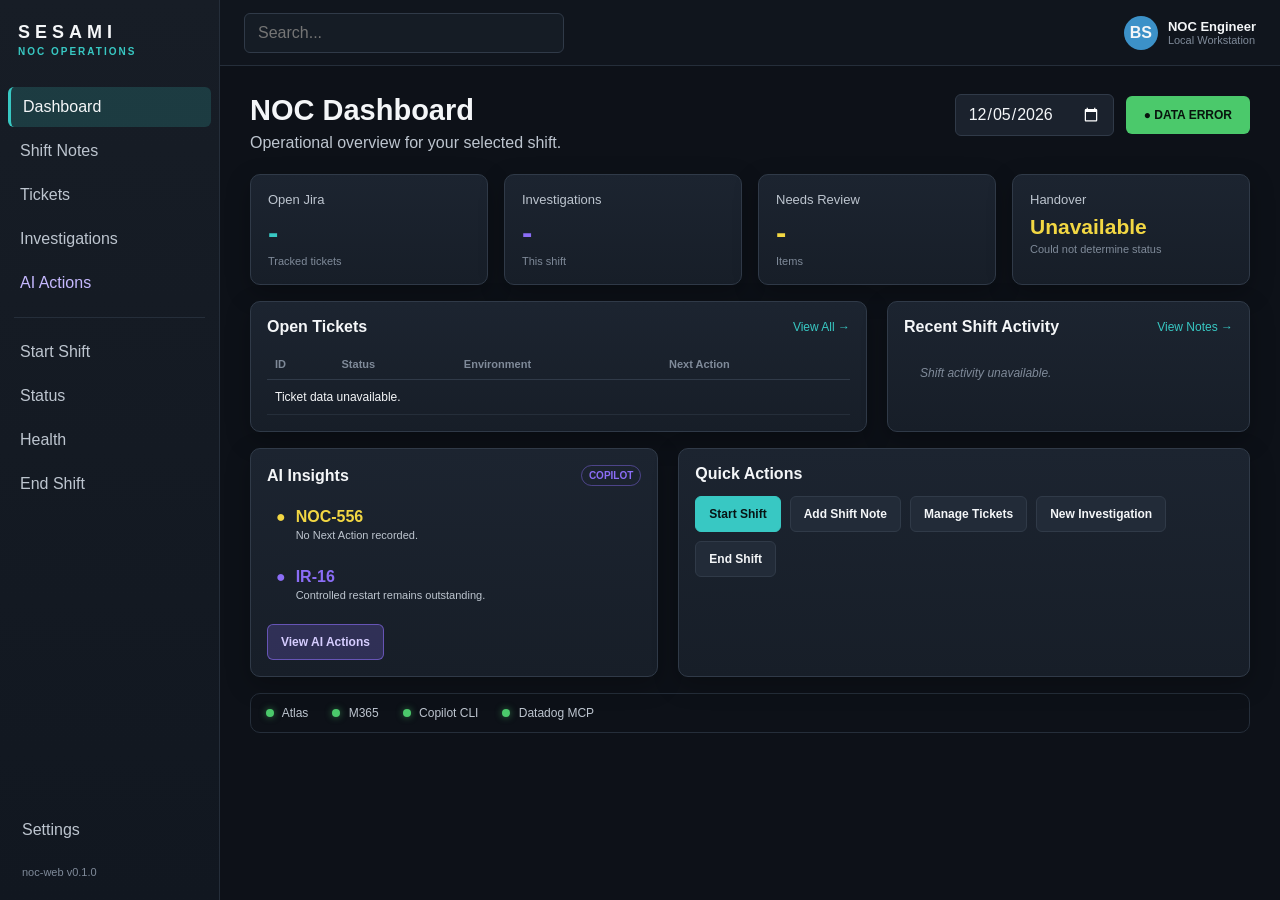
==== frontend/index.html @ 6fc57b5f "Add controlled start shift workflow" ====
<!DOCTYPE html>
<html lang="en">

<head>
    <meta charset="UTF-8">
    <meta name="viewport" content="width=device-width, initial-scale=1.0">

    <title>SES NOC Operations</title>

    <link rel="stylesheet" href="css/theme.css">
    <link rel="stylesheet" href="css/layout.css">
    <link rel="stylesheet" href="css/components.css">
</head>

<body>

    <div class="app-shell">

        <aside class="sidebar">

            <div class="brand">
                <div class="brand-name">SESAMI</div>
                <div class="brand-subtitle">NOC OPERATIONS</div>
            </div>

            <nav class="nav">

                <a class="nav-item active" href="index.html">
                    Dashboard
                </a>

                <a class="nav-item" href="shift-notes.html">
                    Shift Notes
                </a>

                <a class="nav-item" href="tickets.html">
                    Tickets
                </a>

                <a class="nav-item" href="investigations.html">
                    Investigations
                </a>

                <a class="nav-item ai" href="ai-actions.html">
                    AI Actions
                </a>

                <div class="nav-divider"></div>

                <a class="nav-item" href="start-shift.html">
                    Start Shift
                </a>

                <a class="nav-item" href="status.html">
                    Status
                </a>

                <a class="nav-item" href="health.html">
                    Health
                </a>

                <a class="nav-item" href="end-shift.html">
                    End Shift
                </a>

            </nav>

            <div class="sidebar-bottom">

                <div class="nav-item">
                    Settings
                </div>

                <div class="version">
                    noc-web v0.1.0
                </div>

            </div>

        </aside>


        <main class="main">

            <header class="topbar">

                <input class="search" type="search" placeholder="Search...">

                <div class="profile">
                    <div class="avatar">BS</div>

                    <div>
                        <div class="profile-name">NOC Engineer</div>
                        <div class="profile-subtitle">Local Workstation</div>
                    </div>
                </div>

            </header>


            <section class="content">

                <div class="page-header">

                    <div>
                        <h1>NOC Dashboard</h1>
                        <p>Operational overview for your selected shift.</p>
                    </div>

                    <div class="page-controls">

                        <input id="dashboard-date" class="date-control" type="date">

                        <div id="shift-status" class="ready-badge">
                            ● LOADING
                        </div>

                    </div>

                </div>


                <section class="metrics">

                    <article class="metric-card">
                        <div class="metric-label">Open Jira</div>
                        <div id="open-ticket-count" class="metric-value teal">
                            -
                        </div>
                        <div class="metric-subtitle">Tracked tickets</div>
                    </article>

                    <article class="metric-card">
                        <div class="metric-label">Investigations</div>
                        <div id="investigation-count" class="metric-value purple">
                            -
                        </div>
                        <div class="metric-subtitle">This shift</div>
                    </article>

                    <article class="metric-card">
                        <div class="metric-label">Needs Review</div>
                        <div id="review-count" class="metric-value yellow">
                            -
                        </div>
                        <div class="metric-subtitle">Items</div>
                    </article>

                    <article class="metric-card">

                        <div class="metric-label">
                            Handover
                        </div>

                        <div id="handover-status" class="metric-value yellow small">
                            Loading
                        </div>

                        <div id="handover-subtitle" class="metric-subtitle">
                            Checking handover
                        </div>
                    </article>

                </section>


                <section class="dashboard-grid">

                    <article class="panel">

                        <div class="panel-header">
                            <h2>Open Tickets</h2>
                            <a href="tickets.html">View All →</a>
                        </div>

                        <table>

                            <thead>
                                <tr>
                                    <th>ID</th>
                                    <th>Status</th>
                                    <th>Environment</th>
                                    <th>Next Action</th>
                                </tr>
                            </thead>

                            <tbody id="ticket-table"></tbody>

                        </table>

                    </article>


                    <article class="panel">

                        <div class="panel-header">
                            <h2>Recent Shift Activity</h2>
                            <a href="shift-notes.html">
                                View Notes →
                            </a>
                        </div>

                        <div id="activity-list" class="activity-list"></div>

                    </article>

                </section>


                <section class="lower-grid">

                    <article class="panel">

                        <div class="panel-header">
                            <h2>AI Insights</h2>
                            <span class="ai-badge">COPILOT</span>
                        </div>

                        <div class="ai-insight">

                            <div class="insight-row warning">
                                <span>●</span>

                                <div>
                                    <strong>NOC-556</strong>
                                    <p>No Next Action recorded.</p>
                                </div>
                            </div>

                            <div class="insight-row purple-insight">
                                <span>●</span>

                                <div>
                                    <strong>IR-16</strong>
                                    <p>
                                        Controlled restart remains outstanding.
                                    </p>
                                </div>
                            </div>

                        </div>

                        <a class="button purple-button" href="ai-actions.html">
                            View AI Actions
                        </a>

                    </article>


                    <article class="panel">

                        <div class="panel-header">
                            <h2>Quick Actions</h2>
                        </div>

                        <div class="quick-actions">

                            <a class="button primary" href="start-shift.html">
                                Start Shift
                            </a>

                            <button class="button">
                                Add Shift Note
                            </button>

                            <a class="button" href="tickets.html">
                                Manage Tickets
                            </a>

                            <a class="button" href="investigations.html">
                                New Investigation
                            </a>

                            <a class="button" href="end-shift.html">
                                End Shift
                            </a>

                        </div>

                    </article>

                </section>


                <section class="dependency-bar">

                    <span>
                        <span class="dot green-dot"></span>
                        Atlas
                    </span>

                    <span>
                        <span class="dot green-dot"></span>
                        M365
                    </span>

                    <span>
                        <span class="dot green-dot"></span>
                        Copilot CLI
                    </span>

                    <span>
                        <span class="dot green-dot"></span>
                        Datadog MCP
                    </span>

                </section>

            </section>

        </main>

    </div>


    <script type="module">

        import {
            getDashboard,
            getTickets,
            getShiftNotes
        } from "./js/api.js";

        const dashboardDate =
            document.querySelector(
                "#dashboard-date"
            );

        const shiftStatus =
            document.querySelector(
                "#shift-status"
            );

        const openTicketCount =
            document.querySelector(
                "#open-ticket-count"
            );

        const investigationCount =
            document.querySelector(
                "#investigation-count"
            );

        const reviewCount =
            document.querySelector(
                "#review-count"
            );

        const handoverStatus =
            document.querySelector(
                "#handover-status"
            );

        const handoverSubtitle =
            document.querySelector(
                "#handover-subtitle"
            );


        const ticketTable =
            document.querySelector("#ticket-table");


        function getLocalDateString() {

            const now = new Date();

            const year =
                now.getFullYear();

            const month =
                String(now.getMonth() + 1)
                    .padStart(2, "0");

            const day =
                String(now.getDate())
                    .padStart(2, "0");

            return `${year}-${month}-${day}`;
        }


        dashboardDate.value =
            getLocalDateString();


        function getStatusClass(status) {

            const normalized =
                status
                    .trim()
                    .toLowerCase();

            if (
                normalized === "re open" ||
                normalized === "support team"
            ) {
                return "status-blue";
            }

            return "status-red";
        }


        function renderTicketTable(tickets) {

            ticketTable.innerHTML = "";

            if (tickets.length === 0) {

                const row =
                    document.createElement("tr");

                row.innerHTML = `
        <td colspan="4">
            No open tickets found.
        </td>
    `;

                ticketTable.appendChild(row);

                return;
            }


            for (const ticket of tickets) {

                const row =
                    document.createElement("tr");


                if (ticket.needsReview) {

                    row.classList.add(
                        "ticket-review"
                    );

                }


                const statusClass =
                    getStatusClass(
                        ticket.status
                    );


                const nextAction =
                    ticket.nextAction
                        ? ticket.nextAction
                        : '<span class="warning-text">No Next Action</span>';


                row.innerHTML = `
        <td>${ticket.id}</td>

        <td>
            <span class="status ${statusClass}">
                ${ticket.status || "Unknown"}
            </span>
        </td>

        <td>
            ${ticket.environment || "Not recorded"}
        </td>

        <td>
            ${nextAction}
        </td>
    `;


                ticketTable.appendChild(
                    row
                );

            }

        }

        async function loadTickets() {

            try {

                const response =
                    await getTickets();


                renderTicketTable(
                    response.tickets
                );

            } catch (error) {

                console.error(
                    "Ticket load failed:",
                    error
                );


                ticketTable.innerHTML = `
        <tr>
            <td colspan="4">
                Ticket data unavailable.
            </td>
        </tr>
    `;

            }

        }


        const activityList =
            document.querySelector(
                "#activity-list"
            );


        function renderActivity(
            activity
        ) {

            activityList.innerHTML = "";


            if (activity.length === 0) {

                activityList.innerHTML = `
            <div class="notes-empty">
                No shift activity recorded.
            </div>
        `;

                return;
            }


            for (
                const item
                of activity.slice(-6).reverse()
            ) {

                const row =
                    document.createElement(
                        "div"
                    );

                row.className =
                    "activity-row";


                const time =
                    item.time || "—";


                row.innerHTML = `
            <div class="activity-time">
                ${time}
            </div>

            <div>
                <strong>
                    ${item.section}
                </strong>

                <div>
                    ${item.text}
                </div>
            </div>
        `;


                activityList.appendChild(
                    row
                );

            }

        }

        async function loadActivity() {

            try {

                const response =
                    await getShiftNotes(
                        dashboardDate.value
                    );


                renderActivity(
                    response.activity
                );

            } catch (error) {

                console.error(
                    "Shift activity load failed:",
                    error
                );


                activityList.innerHTML = `
        <div class="notes-empty">
            Shift activity unavailable.
        </div>
    `;

            }

        }

        async function loadDashboard() {

            const shiftDate =
                dashboardDate.value;


            shiftStatus.textContent =
                "● LOADING";


            try {

                const dashboard =
                    await getDashboard(
                        shiftDate
                    );


                openTicketCount.textContent =
                    dashboard.openTickets;


                investigationCount.textContent =
                    dashboard.investigations;


                reviewCount.textContent =
                    dashboard.needsReview;


                if (
                    dashboard.handover === "created"
                ) {

                    handoverStatus.textContent =
                        "Created";

                    handoverSubtitle.textContent =
                        "Handover available";

                    handoverStatus.classList.remove(
                        "yellow"
                    );

                    handoverStatus.classList.add(
                        "success-text"
                    );

                } else {

                    handoverStatus.textContent =
                        "Pending";

                    handoverSubtitle.textContent =
                        "Not yet created";

                    handoverStatus.classList.remove(
                        "success-text"
                    );

                    handoverStatus.classList.add(
                        "yellow"
                    );

                }


                if (
                    dashboard.status === "ready"
                ) {

                    shiftStatus.textContent =
                        "● SHIFT READY";

                } else {

                    shiftStatus.textContent =
                        "● NEEDS REVIEW";

                }

            } catch (error) {

                console.error(
                    "Dashboard load failed:",
                    error
                );


                shiftStatus.textContent =
                    "● DATA ERROR";


                openTicketCount.textContent =
                    "-";

                investigationCount.textContent =
                    "-";

                reviewCount.textContent =
                    "-";

                handoverStatus.textContent =
                    "Unavailable";

                handoverSubtitle.textContent =
                    "Could not determine status";

            }

        }

        dashboardDate.addEventListener(
            "change",
            () => {

                loadDashboard();
                loadActivity();

            }
        );

        loadDashboard();
        loadTickets();
        loadActivity();

    </script>

</body>

</html>
---- frontend/css/theme.css ----
:root {
    color-scheme: dark;

    --bg-main: #0d1118;
    --bg-header: #10151d;
    --bg-sidebar: #171d26;
    --bg-card: #1b222d;
    --bg-card-hover: #222b38;
    --bg-input: #151c25;

    --border: #303a48;
    --border-soft: #252e3a;

    --text-primary: #f4f6f8;
    --text-secondary: #bdc5cf;
    --text-muted: #7f8a99;

    --ses-teal: #38c8c3;
    --ses-teal-dark: #187f80;
    --ses-purple: #8b6df6;

    --success: #4bc96b;
    --warning: #f2d743;
    --danger: #ee625e;
    --neutral: #9ca6b3;

    --radius-sm: 6px;
    --radius-md: 10px;
    --radius-lg: 14px;

    --shadow-card: 0 8px 25px rgb(0 0 0 / 25%);
}

* {
    box-sizing: border-box;
}

body {
    margin: 0;
    background: var(--bg-main);
    color: var(--text-primary);
    font-family: "Segoe UI", Arial, sans-serif;
}

button,
input,
select,
textarea {
    font: inherit;
}

button {
    cursor: pointer;
}
---- frontend/css/layout.css ----
.app-shell {
    min-height: 100vh;
    display: grid;
    grid-template-columns: 220px 1fr;
}

.sidebar {
    min-height: 100vh;
    background:
        linear-gradient(180deg,
            #171d26 0%,
            #111720 100%);

    border-right: 1px solid var(--border-soft);

    display: flex;
    flex-direction: column;
}

.brand {
    padding: 22px 18px;
}

.brand-name {
    font-weight: 800;
    letter-spacing: 5px;
    font-size: 18px;
}

.brand-subtitle {
    color: var(--ses-teal);
    font-size: 10px;
    font-weight: 700;
    letter-spacing: 2px;
    margin-top: 3px;
}

.nav {
    padding: 8px;
}

.nav-item {
    display: block;

    color: var(--text-secondary);
    text-decoration: none;

    padding: 11px 12px;
    margin-bottom: 4px;

    border-radius: var(--radius-sm);

    transition:
        background 120ms ease,
        color 120ms ease;
}

.nav-item:hover {
    background: var(--bg-card-hover);
    color: var(--text-primary);
}

.nav-item.active {
    background:
        rgb(56 200 195 / 18%);

    color: var(--text-primary);

    border-left:
        3px solid var(--ses-teal);
}

.nav-item.ai {
    color: #c6b9ff;
}

.nav-divider {
    height: 1px;
    background: var(--border-soft);
    margin: 14px 6px;
}

.sidebar-bottom {
    margin-top: auto;
    padding: 10px;
}

.version {
    color: var(--text-muted);
    font-size: 11px;
    padding: 12px;
}

.main {
    min-width: 0;
}

.topbar {
    height: 66px;

    display: flex;
    align-items: center;
    justify-content: space-between;

    padding: 0 24px;

    background: var(--bg-header);

    border-bottom:
        1px solid var(--border-soft);
}

.search {
    width: 320px;
    max-width: 40vw;

    padding: 10px 13px;

    background: var(--bg-input);
    color: var(--text-primary);

    border:
        1px solid var(--border);

    border-radius:
        var(--radius-sm);
}

.profile {
    display: flex;
    align-items: center;
    gap: 10px;
}

.avatar {
    width: 34px;
    height: 34px;

    border-radius: 50%;

    background: #3c91c8;

    display: grid;
    place-items: center;

    font-weight: 700;
}

.profile-name {
    font-size: 13px;
    font-weight: 600;
}

.profile-subtitle {
    color: var(--text-muted);
    font-size: 11px;
}

.content {
    padding: 28px 30px;
}

.page-header {
    display: flex;
    justify-content: space-between;
    align-items: flex-start;

    margin-bottom: 22px;
}

.page-header h1 {
    margin: 0;
    font-size: 29px;
}

.page-header p {
    margin: 7px 0 0;
    color: var(--text-secondary);
}

.page-controls {
    display: flex;
    gap: 12px;
    align-items: center;
}

.date-control {
    background: var(--bg-card);
    color: var(--text-primary);

    border:
        1px solid var(--border);

    border-radius:
        var(--radius-sm);

    padding: 10px 12px;
}

.ready-badge {
    background: var(--success);
    color: #08140d;

    font-weight: 800;
    font-size: 12px;

    border-radius:
        var(--radius-sm);

    padding: 12px 18px;
}

.metrics {
    display: grid;

    grid-template-columns:
        repeat(4, minmax(0, 1fr));

    gap: 16px;

    margin-bottom: 16px;
}

.dashboard-grid {
    display: grid;
    grid-template-columns: 1.7fr 1fr;
    gap: 20px;

    margin-bottom: 16px;
}

.lower-grid {
    display: grid;
    grid-template-columns: 1fr 1.4fr;
    gap: 20px;

    margin-bottom: 16px;
}

.dependency-bar {
    display: flex;
    flex-wrap: wrap;
    gap: 24px;

    padding: 12px 15px;

    border:
        1px solid var(--border-soft);

    border-radius:
        var(--radius-md);

    background:
        var(--bg-secondary);

    color:
        var(--text-secondary);

    font-size: 12px;
}

@media (max-width: 1050px) {

    .metrics {
        grid-template-columns:
            repeat(2, 1fr);
    }

    .dashboard-grid,
    .lower-grid {
        grid-template-columns: 1fr;
    }
}

@media (max-width: 760px) {

    .app-shell {
        grid-template-columns: 1fr;
    }

    .sidebar {
        display: none;
    }

    .content {
        padding: 16px;
    }

    .page-header {
        flex-direction: column;
        gap: 15px;
    }

    .metrics {
        grid-template-columns: 1fr;
    }
}
---- frontend/css/components.css ----
.metric-card,
.panel {
    background:
        linear-gradient(180deg,
            #1c2430 0%,
            #171e28 100%);

    border:
        1px solid var(--border);

    border-radius:
        var(--radius-md);

    box-shadow:
        var(--shadow-card);
}

.metric-card {
    padding: 17px;
}

.metric-label {
    color:
        var(--text-secondary);

    font-size: 13px;
}

.metric-value {
    margin-top: 8px;

    font-size: 31px;
    font-weight: 750;
}

.metric-value.small {
    font-size: 21px;
}

.teal {
    color: var(--ses-teal);
}

.purple {
    color: var(--ses-purple);
}

.yellow {
    color: var(--warning);
}

.metric-subtitle {
    margin-top: 4px;
    color: var(--text-muted);
    font-size: 11px;
}

.panel {
    padding: 16px;
}

.panel-header {
    display: flex;
    align-items: center;
    justify-content: space-between;

    margin-bottom: 13px;
}

.panel-header h2 {
    margin: 0;
    font-size: 16px;
}

.panel-header a {
    color: var(--ses-teal);
    text-decoration: none;
    font-size: 12px;
}

table {
    width: 100%;
    border-collapse: collapse;
}

th {
    color: var(--text-muted);
    font-size: 11px;
    font-weight: 600;
    text-align: left;

    padding: 9px 8px;

    border-bottom:
        1px solid var(--border);
}

td {
    padding: 10px 8px;

    border-bottom:
        1px solid var(--border-soft);

    font-size: 12px;
}

.status {
    display: inline-flex;

    padding: 4px 7px;

    border-radius: 999px;

    font-size: 10px;
    font-weight: 700;
}

.status-red {
    background:
        rgb(238 98 94 / 18%);

    color: #ff827e;
}

.status-blue {
    background:
        rgb(56 145 200 / 18%);

    color: #6bc4ff;
}

.warning-text {
    color: var(--warning);
}

.activity-row {
    display: grid;
    grid-template-columns: 55px 1fr;
    gap: 10px;

    padding: 8px 0;

    border-bottom:
        1px solid var(--border-soft);

    color:
        var(--text-secondary);

    font-size: 12px;
}

.activity-time {
    color: var(--text-muted);
}

.ai-badge {
    color: var(--ses-purple);

    font-size: 10px;
    font-weight: 800;

    border:
        1px solid rgb(139 109 246 / 45%);

    border-radius: 999px;

    padding: 4px 7px;
}

.ai-insight {
    display: grid;
    gap: 9px;

    margin-bottom: 14px;
}

.insight-row {
    display: flex;
    gap: 10px;

    padding: 9px;

    background:
        var(--bg-secondary);

    border-radius:
        var(--radius-sm);
}

.insight-row p {
    margin: 3px 0 0;

    color:
        var(--text-secondary);

    font-size: 11px;
}

.warning {
    color: var(--warning);
}

.purple-insight {
    color: var(--ses-purple);
}

.button {
    display: inline-flex;

    align-items: center;
    justify-content: center;

    padding: 10px 13px;

    border:
        1px solid var(--border);

    border-radius:
        var(--radius-sm);

    background:
        var(--bg-card-hover);

    color:
        var(--text-primary);

    text-decoration: none;

    font-weight: 600;
    font-size: 12px;
}

.button:hover {
    filter: brightness(1.12);
}

.button.primary {
    background: var(--ses-teal);
    border-color: var(--ses-teal);

    color: #071414;
}

.purple-button {
    background:
        rgb(139 109 246 / 22%);

    border-color:
        rgb(139 109 246 / 60%);

    color: #d6cdff;
}

.quick-actions {
    display: flex;
    flex-wrap: wrap;
    gap: 9px;
}

.dot {
    display: inline-block;

    width: 8px;
    height: 8px;

    margin-right: 5px;

    border-radius: 50%;
}

.green-dot {
    background: var(--success);

    box-shadow:
        0 0 7px rgb(75 201 107 / 55%);
}

/* Ticket rows that require NOC review */
.ticket-review {
    background: rgb(242 215 67 / 6%);
}

.ticket-review td:first-child {
    border-left: 3px solid var(--warning);
}

.ticket-review:hover {
    background: rgb(242 215 67 / 10%);
}

.ticket-toolbar {
    display: flex;
    align-items: center;
    flex-wrap: wrap;
    gap: 10px;

    margin-bottom: 16px;
}

.filter-control {
    min-width: 150px;

    padding: 9px 11px;

    background: var(--bg-input);
    color: var(--text-primary);

    border:
        1px solid var(--border);

    border-radius:
        var(--radius-sm);
}

.review-filter {
    display: flex;
    align-items: center;
    gap: 7px;

    color:
        var(--text-secondary);

    font-size: 12px;
}

.toolbar-spacer {
    flex: 1;
}

.ticket-layout {
    display: grid;

    grid-template-columns:
        minmax(0, 1.65fr) minmax(300px, 0.85fr);

    gap: 20px;
}

.ticket-table-wrap {
    overflow-x: auto;
}

.ticket-table {
    min-width: 750px;
}

.selectable-row {
    cursor: pointer;

    transition:
        background 120ms ease;
}

.selectable-row:hover {
    background:
        rgb(56 200 195 / 6%);
}

.selected-row {
    background:
        rgb(56 200 195 / 10%);
}

.selected-row td:first-child {
    border-left:
        3px solid var(--ses-teal);
}

.count-badge {
    color: var(--text-muted);

    font-size: 11px;

    border:
        1px solid var(--border);

    border-radius: 999px;

    padding: 4px 8px;
}

.ticket-details {
    min-height: 430px;
}

.details-empty {
    min-height: 390px;

    display: flex;
    flex-direction: column;
    align-items: center;
    justify-content: center;

    text-align: center;

    color: var(--text-muted);
}

.details-empty-icon {
    color: var(--ses-teal);

    font-size: 32px;

    margin-bottom: 10px;
}

.details-empty h2 {
    margin: 0 0 8px;

    color: var(--text-primary);
}

.details-empty p {
    max-width: 280px;

    margin: 0;

    line-height: 1.5;
}

.hidden {
    display: none !important;
}

.ticket-title-row {
    display: flex;
    justify-content: space-between;
    gap: 15px;

    margin-bottom: 20px;
}

.detail-ticket-id {
    color: var(--ses-teal);

    font-size: 12px;
    font-weight: 800;

    margin-bottom: 4px;
}

.detail-summary {
    margin: 0;

    font-size: 17px;
    line-height: 1.4;
}

.ownership-section {
    margin-top: 18px;

    border-top:
        1px solid var(--border-soft);

    padding-top: 15px;
}

.ownership-heading {
    margin-bottom: 12px;

    font-size: 10px;
    font-weight: 900;

    letter-spacing: 1.3px;
}

.jira-heading {
    color: var(--ses-teal);
}

.noc-heading {
    color: var(--success);
}

.details-grid {
    display: grid;

    grid-template-columns:
        repeat(2, minmax(0, 1fr));

    gap: 12px;
}

.detail-field {
    background: var(--bg-secondary);

    border:
        1px solid var(--border-soft);

    border-radius:
        var(--radius-sm);

    padding: 10px;
}

.detail-field.full {
    grid-column: 1 / -1;
}

.detail-field label {
    display: block;

    color:
        var(--text-muted);

    font-size: 10px;

    margin-bottom: 5px;
}

.detail-field div {
    color:
        var(--text-primary);

    font-size: 12px;

    line-height: 1.45;
}

.ticket-actions {
    display: flex;
    flex-wrap: wrap;
    gap: 8px;

    margin-top: 18px;
}

.danger-outline {
    border-color:
        rgb(238 98 94 / 55%);

    color: #ff8985;

    background:
        rgb(238 98 94 / 7%);
}

@media (max-width: 1100px) {

    .ticket-layout {
        grid-template-columns: 1fr;
    }

    .ticket-details {
        min-height: auto;
    }
}

.notes-summary {
    display: flex;
    flex-wrap: wrap;
    gap: 12px;

    margin-bottom: 18px;
}

.notes-summary-item {
    min-width: 150px;

    display: flex;
    flex-direction: column;
    gap: 4px;

    padding: 10px 13px;

    background: var(--bg-card);

    border: 1px solid var(--border);

    border-radius: var(--radius-sm);
}

.summary-label {
    color: var(--text-muted);
    font-size: 10px;
    text-transform: uppercase;
    letter-spacing: 0.7px;
}

.notes-summary-item strong {
    font-size: 12px;
}

.notes-container {
    display: grid;
    gap: 14px;
}

.note-section {
    padding: 0;
    overflow: hidden;
}

.note-section-header {
    display: flex;
    align-items: center;
    justify-content: space-between;

    padding: 13px 16px;

    background:
        rgb(56 200 195 / 5%);

    border-bottom:
        1px solid var(--border-soft);
}

.note-section-header h2 {
    margin: 0;

    font-size: 14px;
}

.note-entry {
    display: grid;
    grid-template-columns: 70px 1fr;
    gap: 12px;

    padding: 11px 16px;

    border-bottom:
        1px solid var(--border-soft);
}

.note-entry:last-child {
    border-bottom: 0;
}

.note-time {
    color: var(--ses-teal);

    font-size: 11px;
    font-weight: 700;
}

.note-body {
    color: var(--text-secondary);

    font-size: 12px;
    line-height: 1.5;
}

.notes-empty {
    padding: 17px 16px;

    color: var(--text-muted);

    font-size: 12px;

    font-style: italic;
}

.modal-backdrop {
    position: fixed;
    inset: 0;

    z-index: 100;

    display: grid;
    place-items: center;

    padding: 20px;

    background:
        rgb(0 0 0 / 65%);
}

.modal-card {
    width: min(560px, 100%);

    background:
        var(--bg-card);

    border:
        1px solid var(--border);

    border-radius:
        var(--radius-lg);

    box-shadow:
        0 18px 60px rgb(0 0 0 / 45%);

    padding: 20px;
}

.modal-header {
    display: flex;
    justify-content: space-between;
    gap: 15px;

    margin-bottom: 20px;
}

.modal-header h2 {
    margin: 0;

    font-size: 19px;
}

.modal-header p {
    margin: 5px 0 0;

    color: var(--text-secondary);

    font-size: 12px;
}

.modal-close {
    width: 32px;
    height: 32px;

    border: 0;

    background: transparent;

    color: var(--text-muted);

    font-size: 24px;

    border-radius:
        var(--radius-sm);
}

.modal-close:hover {
    background:
        var(--bg-card-hover);

    color:
        var(--text-primary);
}

.form-label {
    display: block;

    margin:
        14px 0 7px;

    color:
        var(--text-secondary);

    font-size: 11px;
    font-weight: 700;
}

.form-control {
    width: 100%;

    padding: 10px 11px;

    background:
        var(--bg-input);

    color:
        var(--text-primary);

    border:
        1px solid var(--border);

    border-radius:
        var(--radius-sm);
}

.note-textarea {
    resize: vertical;

    min-height: 120px;
}

.modal-actions {
    display: flex;
    justify-content: flex-end;
    gap: 9px;

    margin-top: 20px;
}

@media (max-width: 650px) {

    .note-entry {
        grid-template-columns: 1fr;
        gap: 5px;
    }

    .notes-summary {
        display: grid;
        grid-template-columns: 1fr;
    }
}

.investigation-layout {
    display: grid;

    grid-template-columns:
        minmax(300px, 0.8fr) minmax(0, 1.5fr);

    gap: 20px;
}

.investigation-list-panel,
.investigation-details {
    min-height: 610px;
}

.investigation-list {
    display: grid;
    gap: 10px;
}

.investigation-card {
    width: 100%;

    text-align: left;

    padding: 14px;

    background:
        var(--bg-secondary);

    color:
        var(--text-primary);

    border:
        1px solid var(--border-soft);

    border-radius:
        var(--radius-sm);

    cursor: pointer;

    transition:
        background 120ms ease,
        border-color 120ms ease;
}

.investigation-card:hover {
    background:
        var(--bg-card-hover);

    border-color:
        var(--border);
}

.selected-investigation {
    border-color:
        var(--ses-teal);

    background:
        rgb(56 200 195 / 7%);
}

.investigation-card-top {
    display: flex;
    justify-content: space-between;
    gap: 12px;
}

.investigation-card-title {
    font-size: 13px;
    font-weight: 700;

    margin-bottom: 5px;
}

.investigation-card-name {
    color:
        var(--text-muted);

    font-size: 10px;
}

.investigation-card-meta {
    margin-top: 12px;

    color:
        var(--text-secondary);

    font-size: 10px;
}

.ready-outline {
    display: inline-flex;
    align-items: center;

    height: fit-content;

    padding: 4px 7px;

    color: var(--success);

    border:
        1px solid rgb(75 201 107 / 45%);

    border-radius: 999px;

    font-size: 9px;
    font-weight: 800;
}

.investigation-detail-header {
    display: flex;
    justify-content: space-between;
    gap: 15px;

    margin-bottom: 14px;
}

.investigation-detail-header h2 {
    margin: 4px 0 0;

    font-size: 18px;
}

.investigation-meta {
    display: grid;

    grid-template-columns:
        repeat(2, minmax(0, 1fr));

    gap: 10px;

    margin-bottom: 18px;
}

.investigation-meta div {
    padding: 10px;

    background:
        var(--bg-secondary);

    border:
        1px solid var(--border-soft);

    border-radius:
        var(--radius-sm);
}

.investigation-meta label {
    display: block;

    margin-bottom: 5px;

    color:
        var(--text-muted);

    font-size: 9px;

    text-transform: uppercase;
    letter-spacing: 0.7px;
}

.investigation-meta span {
    font-size: 11px;
}

.investigation-section {
    padding: 14px 0;

    border-top:
        1px solid var(--border-soft);
}

.investigation-section h3 {
    margin: 0 0 7px;

    color:
        var(--ses-teal);

    font-size: 11px;

    text-transform: uppercase;
    letter-spacing: 0.8px;
}

.investigation-section p {
    margin: 0;

    color:
        var(--text-secondary);

    font-size: 12px;
    line-height: 1.6;
}

.investigation-warning {
    margin-top: 17px;

    padding: 12px;

    background:
        rgb(242 215 67 / 7%);

    border:
        1px solid rgb(242 215 67 / 25%);

    border-radius:
        var(--radius-sm);
}

.investigation-warning strong {
    color:
        var(--warning);

    font-size: 11px;
}

.investigation-warning p {
    margin: 5px 0 0;

    color:
        var(--text-secondary);

    font-size: 11px;
    line-height: 1.5;
}

@media (max-width: 1000px) {

    .investigation-layout {
        grid-template-columns: 1fr;
    }

    .investigation-list-panel,
    .investigation-details {
        min-height: auto;
    }
}

.ai-page-label {
    color: var(--ses-purple);

    font-size: 11px;
    font-weight: 800;

    letter-spacing: 1.2px;
}

.ai-context-grid {
    display: grid;

    grid-template-columns:
        repeat(4, minmax(0, 1fr));

    gap: 14px;

    margin-bottom: 20px;
}

.ai-context-card {
    display: flex;
    align-items: center;
    gap: 12px;

    padding: 15px;
}

.ai-context-status {
    width: 31px;
    height: 31px;

    display: grid;
    place-items: center;

    flex: 0 0 auto;

    border-radius: 50%;

    background:
        var(--bg-secondary);

    font-weight: 900;
}

.ai-context-status.success {
    color: var(--success);

    border:
        1px solid rgb(75 201 107 / 35%);
}

.ai-context-status.warning-text {
    color: var(--warning);

    border:
        1px solid rgb(242 215 67 / 35%);
}

.ai-context-label {
    color: var(--text-muted);

    font-size: 10px;

    text-transform: uppercase;
    letter-spacing: 0.6px;
}

.ai-context-value {
    margin-top: 4px;

    color: var(--text-primary);

    font-size: 13px;
    font-weight: 700;
}

.ai-layout {
    display: grid;

    grid-template-columns:
        minmax(0, 1.2fr) minmax(320px, 0.8fr);

    gap: 20px;

    margin-bottom: 18px;
}

.ai-action-list {
    display: grid;

    grid-template-columns:
        repeat(2, minmax(0, 1fr));

    gap: 11px;
}

.ai-action-card {
    display: flex;
    align-items: flex-start;
    gap: 12px;

    width: 100%;

    text-align: left;

    padding: 15px;

    color: var(--text-primary);

    background:
        linear-gradient(180deg,
            rgb(139 109 246 / 10%),
            rgb(139 109 246 / 4%));

    border:
        1px solid rgb(139 109 246 / 28%);

    border-radius:
        var(--radius-md);

    cursor: pointer;

    transition:
        background 120ms ease,
        border-color 120ms ease,
        transform 120ms ease;
}

.ai-action-card:hover {
    background:
        rgb(139 109 246 / 14%);

    border-color:
        rgb(139 109 246 / 55%);

    transform:
        translateY(-1px);
}

.ai-action-icon {
    color: var(--ses-purple);

    font-size: 16px;
}

.ai-action-card strong {
    font-size: 13px;
}

.ai-action-card p {
    margin: 6px 0 0;

    color:
        var(--text-secondary);

    font-size: 11px;
    line-height: 1.5;
}

.ai-report-list {
    display: grid;
    gap: 8px;
}

.ai-report-row {
    width: 100%;

    display: flex;
    justify-content: space-between;
    align-items: center;
    gap: 12px;

    padding: 12px;

    text-align: left;

    color: var(--text-primary);

    background:
        var(--bg-secondary);

    border:
        1px solid var(--border-soft);

    border-radius:
        var(--radius-sm);

    cursor: pointer;
}

.ai-report-row:hover {
    border-color:
        rgb(139 109 246 / 45%);

    background:
        rgb(139 109 246 / 7%);
}

.ai-report-row strong {
    display: block;

    font-size: 12px;
}

.ai-report-row span {
    display: block;

    margin-top: 4px;

    color:
        var(--text-muted);

    font-size: 10px;
}

.ai-report-row .report-state {
    color: var(--ses-purple);

    font-size: 10px;
    font-weight: 700;
}

.ai-safety-notice {
    display: flex;
    gap: 12px;

    padding: 14px 16px;

    background:
        rgb(139 109 246 / 7%);

    border:
        1px solid rgb(139 109 246 / 25%);

    border-radius:
        var(--radius-md);
}

.ai-safety-icon {
    color: var(--ses-purple);
}

.ai-safety-notice strong {
    color: #d6cdff;

    font-size: 12px;
}

.ai-safety-notice p {
    margin: 4px 0 0;

    color:
        var(--text-secondary);

    font-size: 11px;
    line-height: 1.5;
}

@media (max-width: 1050px) {

    .ai-context-grid {
        grid-template-columns:
            repeat(2, 1fr);
    }

    .ai-layout {
        grid-template-columns: 1fr;
    }
}

@media (max-width: 700px) {

    .ai-context-grid,
    .ai-action-list {
        grid-template-columns: 1fr;
    }
}

.ai-report-modal {
    width: min(680px, 100%);
}

.ai-report-kicker {
    margin-bottom: 5px;

    color: var(--ses-purple);

    font-size: 9px;
    font-weight: 900;

    letter-spacing: 1.2px;
}

.ai-report-content {
    display: grid;

    gap: 9px;

    max-height: 55vh;

    overflow-y: auto;
}

.ai-report-item {
    padding: 12px 13px;

    background:
        rgb(139 109 246 / 6%);

    border:
        1px solid rgb(139 109 246 / 18%);

    border-radius:
        var(--radius-sm);
}

.ai-report-item strong {
    color: #d6cdff;

    font-size: 12px;
}

.ai-report-item p {
    margin: 5px 0 0;

    color:
        var(--text-secondary);

    font-size: 11px;
    line-height: 1.55;
}

.ai-action-state {
    display: inline-flex;

    margin-top: 10px;

    padding: 4px 8px;

    border-radius: 999px;

    background:
        rgb(139 109 246 / 8%);

    border:
        1px solid rgb(139 109 246 / 25%);

    color:
        #b9aaff;

    font-size: 9px;
    font-weight: 800;

    text-transform: uppercase;
    letter-spacing: 0.5px;
}


.ai-action-card.is-running {
    border-color:
        rgb(242 215 67 / 45%);

    background:
        rgb(242 215 67 / 5%);
}


.ai-action-card.is-running .ai-action-state {
    color:
        var(--warning);

    border-color:
        rgb(242 215 67 / 35%);
}


.ai-action-card.is-complete {
    border-color:
        rgb(75 201 107 / 40%);

    background:
        rgb(75 201 107 / 5%);
}


.ai-action-card.is-complete .ai-action-state {
    color:
        var(--success);

    border-color:
        rgb(75 201 107 / 35%);
}

.end-shift-label {
    color: var(--ses-teal);

    font-size: 11px;
    font-weight: 800;

    letter-spacing: 1.2px;
}

.end-ready-badge {
    padding: 7px 10px;

    color: var(--success);

    background:
        rgb(75 201 107 / 7%);

    border:
        1px solid rgb(75 201 107 / 30%);

    border-radius: 999px;

    font-size: 9px;
    font-weight: 900;

    letter-spacing: 0.6px;
}

.end-shift-layout {
    display: grid;

    grid-template-columns:
        minmax(0, 1.35fr) minmax(320px, 0.65fr);

    gap: 20px;
}

.readiness-list {
    display: grid;
    gap: 9px;
}

.readiness-row {
    display: grid;

    grid-template-columns:
        36px 1fr auto;

    align-items: center;

    gap: 12px;

    padding: 13px;

    background:
        var(--bg-secondary);

    border:
        1px solid var(--border-soft);

    border-radius:
        var(--radius-sm);
}

.readiness-icon {
    width: 30px;
    height: 30px;

    display: grid;
    place-items: center;

    border-radius: 50%;

    font-weight: 900;
}

.readiness-icon.success {
    color: var(--success);

    background:
        rgb(75 201 107 / 7%);

    border:
        1px solid rgb(75 201 107 / 30%);
}

.readiness-copy strong {
    font-size: 12px;
}

.readiness-copy p {
    margin: 4px 0 0;

    color:
        var(--text-secondary);

    font-size: 10px;
    line-height: 1.45;
}

.readiness-state {
    font-size: 9px;
    font-weight: 900;

    letter-spacing: 0.5px;
}

.success-text {
    color: var(--success);
}

.handover-status-panel {
    display: flex;
    flex-direction: column;

    min-height: 510px;
}

.handover-pending-badge {
    padding: 4px 8px;

    color: var(--warning);

    background:
        rgb(242 215 67 / 6%);

    border:
        1px solid rgb(242 215 67 / 28%);

    border-radius: 999px;

    font-size: 9px;
    font-weight: 900;
}

.handover-empty-state {
    flex: 1;

    display: flex;
    flex-direction: column;

    align-items: center;
    justify-content: center;

    text-align: center;

    padding: 28px 20px;
}

.handover-icon {
    color: var(--warning);

    font-size: 36px;

    margin-bottom: 8px;
}

.handover-empty-state h3 {
    margin: 0 0 8px;

    font-size: 16px;
}

.handover-empty-state p {
    max-width: 310px;

    margin: 0 0 18px;

    color:
        var(--text-secondary);

    font-size: 11px;
    line-height: 1.55;
}

.generate-handover {
    min-width: 170px;
}

.handover-safety-note {
    padding: 12px;

    background:
        rgb(56 200 195 / 5%);

    border:
        1px solid rgb(56 200 195 / 18%);

    border-radius:
        var(--radius-sm);
}

.handover-safety-note strong {
    color: var(--ses-teal);

    font-size: 10px;
}

.handover-safety-note p {
    margin: 4px 0 0;

    color:
        var(--text-secondary);

    font-size: 10px;
    line-height: 1.45;
}

@media (max-width: 1000px) {

    .end-shift-layout {
        grid-template-columns: 1fr;
    }

    .handover-status-panel {
        min-height: 400px;
    }
}

.handover-preview {
    display: grid;
    gap: 14px;
}

.handover-preview-header {
    padding-bottom: 12px;

    border-bottom:
        1px solid var(--border-soft);
}

.handover-preview-header h3 {
    margin: 6px 0 2px;

    font-size: 16px;
}

.handover-preview-header p {
    margin: 0;

    color: var(--text-muted);

    font-size: 10px;
}

.handover-preview-content {
    max-height: 340px;

    overflow-y: auto;

    padding: 13px;

    background:
        var(--bg-secondary);

    border:
        1px solid var(--border-soft);

    border-radius:
        var(--radius-sm);
}

.handover-preview-content h4 {
    margin: 14px 0 5px;

    color: var(--ses-teal);

    font-size: 10px;

    text-transform: uppercase;
    letter-spacing: 0.6px;
}

.handover-preview-content h4:first-child {
    margin-top: 0;
}

.handover-preview-content p {
    margin: 0;

    color: var(--text-secondary);

    font-size: 11px;
    line-height: 1.55;
}

.handover-preview-actions {
    display: flex;
    justify-content: flex-end;
    gap: 8px;
}

.delivery-options {
    display: grid;
    gap: 9px;
}

.delivery-option {
    display: flex;
    align-items: flex-start;
    gap: 11px;

    padding: 12px;

    background: var(--bg-secondary);

    border:
        1px solid var(--border-soft);

    border-radius:
        var(--radius-sm);

    cursor: pointer;
}

.delivery-option:hover {
    border-color:
        rgb(56 200 195 / 35%);
}

.delivery-option input {
    margin-top: 3px;

    accent-color:
        var(--ses-teal);
}

.delivery-option strong {
    font-size: 12px;
}

.delivery-option p {
    margin: 4px 0 0;

    color:
        var(--text-secondary);

    font-size: 10px;
    line-height: 1.45;
}

.recipient-field {
    margin-top: 15px;
}

.email-preview-modal {
    width: min(760px, 100%);
}

.email-preview-kicker {
    margin-bottom: 5px;

    color: var(--ses-teal);

    font-size: 9px;
    font-weight: 900;

    letter-spacing: 1.1px;
}

.email-preview-metadata {
    display: grid;
    gap: 8px;

    margin-bottom: 14px;
}

.email-preview-metadata div {
    padding: 10px 12px;

    background:
        var(--bg-secondary);

    border:
        1px solid var(--border-soft);

    border-radius:
        var(--radius-sm);
}

.email-preview-metadata label {
    display: block;

    margin-bottom: 4px;

    color: var(--text-muted);

    font-size: 9px;

    text-transform: uppercase;
    letter-spacing: 0.6px;
}

.email-preview-metadata span {
    color: var(--text-primary);

    font-size: 11px;
}

.email-preview-body {
    max-height: 360px;

    overflow-y: auto;

    padding: 15px;

    background:
        var(--bg-secondary);

    border:
        1px solid var(--border-soft);

    border-radius:
        var(--radius-sm);
}

.email-preview-body h3 {
    margin: 0;

    font-size: 16px;
}

.email-preview-date {
    margin: 3px 0 16px !important;

    color: var(--text-muted) !important;

    font-size: 10px !important;
}

.email-preview-body h4 {
    margin: 14px 0 5px;

    color: var(--ses-teal);

    font-size: 10px;

    text-transform: uppercase;
    letter-spacing: 0.6px;
}

.email-preview-body p {
    margin: 0;

    color: var(--text-secondary);

    font-size: 11px;
    line-height: 1.55;
}

.email-preview-warning {
    margin-top: 12px;

    padding: 11px 12px;

    background:
        rgb(242 215 67 / 6%);

    border:
        1px solid rgb(242 215 67 / 24%);

    border-radius:
        var(--radius-sm);
}

.email-preview-warning strong {
    color: var(--warning);

    font-size: 10px;
}

.email-preview-warning p {
    margin: 4px 0 0;

    color: var(--text-secondary);

    font-size: 10px;
}
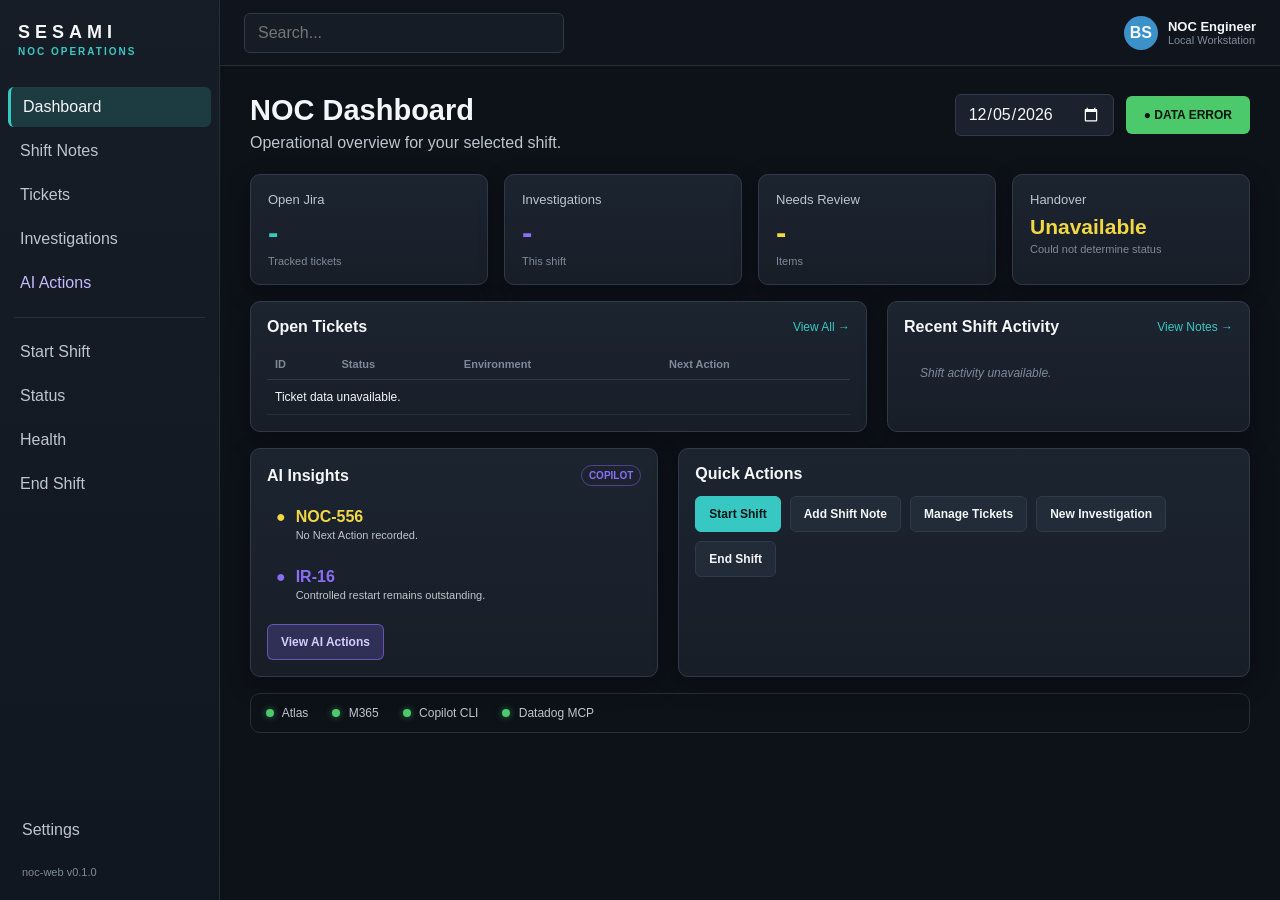
==== commit 740b2b44: "Add persistent shift note workflow" ====
--- a/frontend/index.html
+++ b/frontend/index.html
@@ -259,9 +259,9 @@
                                 Start Shift
                             </a>
 
-                            <button class="button">
+                            <a class="button" href="shift-notes.html?action=add">
                                 Add Shift Note
-                            </button>
+                            </a>
 
                             <a class="button" href="tickets.html">
                                 Manage Tickets
@@ -274,7 +274,6 @@
                             <a class="button" href="end-shift.html">
                                 End Shift
                             </a>
-
                         </div>
 
                     </article>
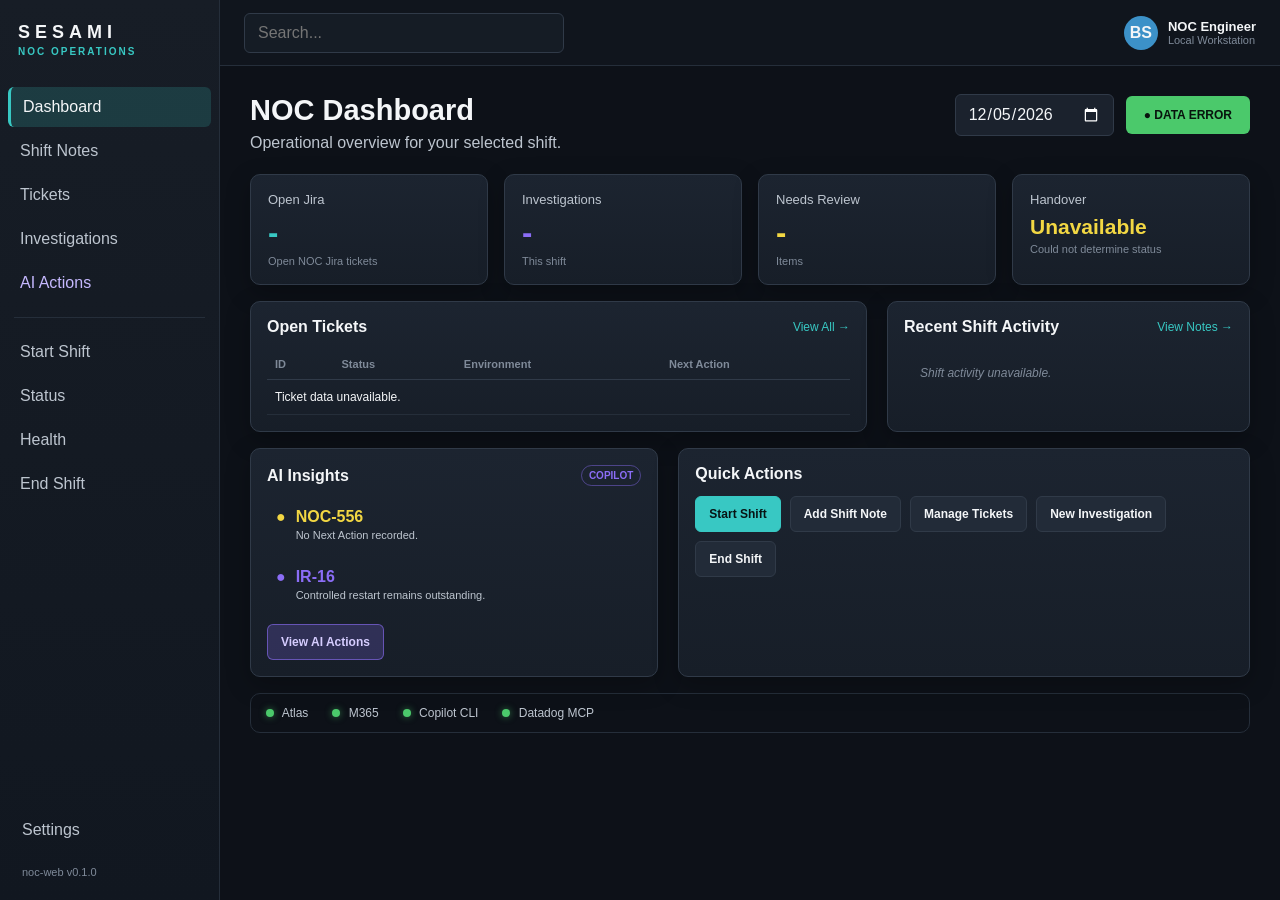
==== commit 0b404e41: "Add cached Jira queue and unified NOC ticket views" ====
--- a/frontend/index.html
+++ b/frontend/index.html
@@ -127,7 +127,7 @@
                         <div id="open-ticket-count" class="metric-value teal">
                             -
                         </div>
-                        <div class="metric-subtitle">Tracked tickets</div>
+                        <div class="metric-subtitle">Open NOC Jira tickets</div>
                     </article>
 
                     <article class="metric-card">
@@ -316,7 +316,7 @@
 
         import {
             getDashboard,
-            getTickets,
+            getJiraTicketQueue,
             getShiftNotes
         } from "./js/api.js";
 
@@ -428,7 +428,10 @@
                     document.createElement("tr");
 
 
-                if (ticket.needsReview) {
+                if (
+                    ticket.tracked
+                    && ticket.needsReview
+                ) {
 
                     row.classList.add(
                         "ticket-review"
@@ -444,9 +447,12 @@
 
 
                 const nextAction =
-                    ticket.nextAction
-                        ? ticket.nextAction
-                        : '<span class="warning-text">No Next Action</span>';
+                    !ticket.tracked
+                        ? '<span class="muted-text">Jira only</span>'
+                        : (
+                            ticket.nextAction
+                            || '<span class="warning-text">No Next Action</span>'
+                        );
 
 
                 row.innerHTML = `
@@ -481,7 +487,7 @@
             try {
 
                 const response =
-                    await getTickets();
+                    await getJiraTicketQueue();
 
 
                 renderTicketTable(
--- a/frontend/css/components.css
+++ b/frontend/css/components.css
@@ -1896,4 +1896,60 @@
     color: var(--text-secondary);
 
     font-size: 10px;
+}
+
+#jira-create-modal .modal-card {
+    width: min(680px, calc(100vw - 32px));
+    max-height: calc(100vh - 48px);
+    overflow-y: auto;
+    overscroll-behavior: contain;
+}
+
+#jira-create-form {
+    display: flex;
+    flex-direction: column;
+    gap: 12px;
+}
+
+#jira-create-form h3 {
+    margin-top: 12px;
+    margin-bottom: 0;
+}
+
+#jira-create-form .modal-actions {
+    position: sticky;
+    bottom: 0;
+    background: var(--surface, #18212b);
+    padding-top: 12px;
+    padding-bottom: 4px;
+    z-index: 2;
+}
+
+.jira-preview-modal {
+    width: min(760px, calc(100vw - 32px));
+    max-height: calc(100vh - 48px);
+    overflow-y: auto;
+}
+
+.jira-preview-description {
+    white-space: pre-wrap;
+
+    max-height: 420px;
+    overflow-y: auto;
+
+    padding: 15px;
+
+    color: var(--text-secondary);
+    background: var(--bg-secondary);
+
+    border: 1px solid var(--border-soft);
+    border-radius: var(--radius-sm);
+
+    font-size: 12px;
+    line-height: 1.6;
+}
+
+.muted-text {
+    color: var(--text-muted);
+    font-size: 11px;
 }
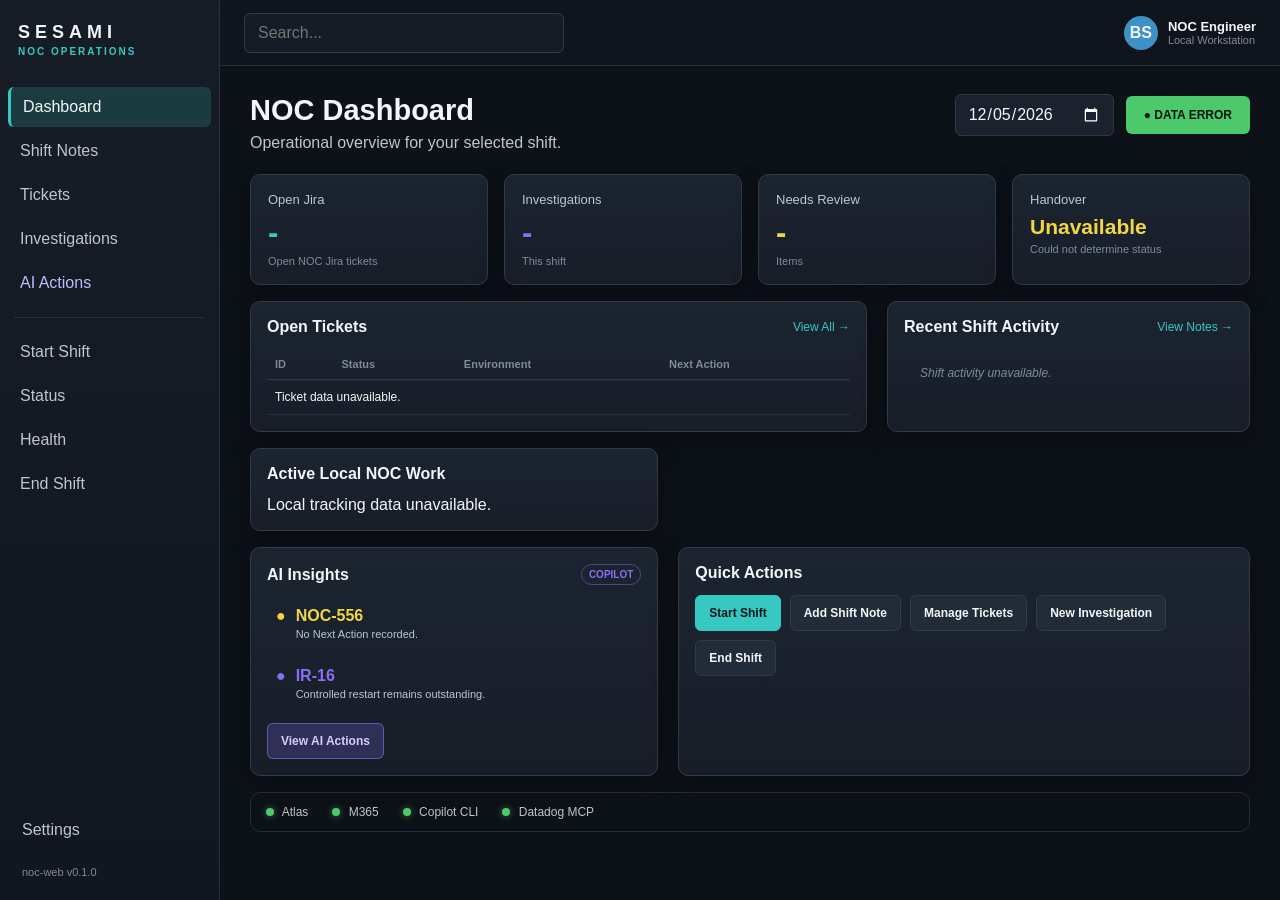
==== commit a341c64f: "Integrate NOC tracking with shift workflow" ====
--- a/frontend/index.html
+++ b/frontend/index.html
@@ -206,6 +206,17 @@
 
                 </section>
 
+                <section class="lower-grid">
+                    <article class="panel">
+                        <div class="panel-header">
+                            <h2>Active Local NOC Work</h2>
+                        </div>
+                        <div id="local-work-list" class="activity-list">
+                            Loading local tracking data...
+                        </div>
+                    </article>
+                </section>
+
 
                 <section class="lower-grid">
 
@@ -359,6 +370,38 @@
         const ticketTable =
             document.querySelector("#ticket-table");
 
+        const localWorkList =
+            document.querySelector("#local-work-list");
+
+        function renderLocalWork(localWork) {
+            localWorkList.innerHTML = "";
+
+            if (!localWork.available) {
+                localWorkList.textContent =
+                    `Local tracking unavailable: ${localWork.error}`;
+                return;
+            }
+
+            if (localWork.count === 0) {
+                localWorkList.textContent =
+                    "No active local NOC work.";
+                return;
+            }
+
+            for (const item of localWork.items) {
+                const row = document.createElement("div");
+                row.className = "activity-row";
+                const title = document.createElement("strong");
+                title.textContent = item.jiraKey;
+                const details = document.createElement("div");
+                details.textContent =
+                    `Next Action: ${item.nextAction || "Not recorded"} · `
+                    + `NOC Notes: ${item.nocNotes || "Not recorded"}`;
+                row.append(title, details);
+                localWorkList.appendChild(row);
+            }
+        }
+
 
         function getLocalDateString() {
 
@@ -644,6 +687,8 @@
                 reviewCount.textContent =
                     dashboard.needsReview;
 
+                renderLocalWork(dashboard.localWork);
+
 
                 if (
                     dashboard.handover === "created"
@@ -723,6 +768,9 @@
                 handoverSubtitle.textContent =
                     "Could not determine status";
 
+                localWorkList.textContent =
+                    "Local tracking data unavailable.";
+
             }
 
         }
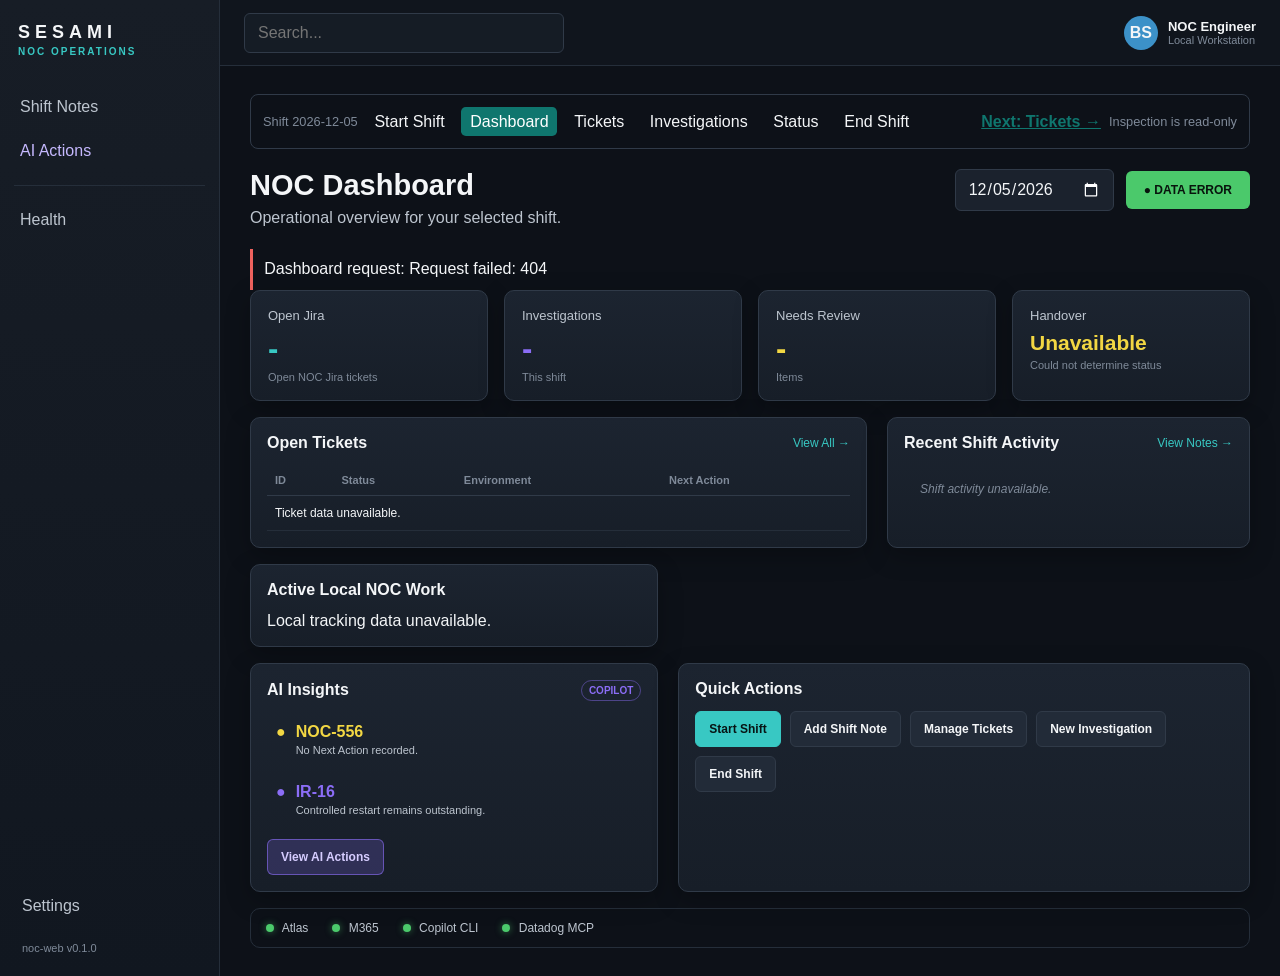
==== commit b5db8a4c: "Polish NOC operational workflow" ====
--- a/frontend/index.html
+++ b/frontend/index.html
@@ -330,6 +330,7 @@
             getJiraTicketQueue,
             getShiftNotes
         } from "./js/api.js";
+        import { initializeWorkflow, renderStatePanel, renderStatePanels } from "./js/workflow-context.js";
 
         const dashboardDate =
             document.querySelector(
@@ -372,6 +373,9 @@
 
         const localWorkList =
             document.querySelector("#local-work-list");
+        const sourceStates = document.createElement("div");
+        sourceStates.id = "dashboard-source-states";
+        document.querySelector(".page-header").after(sourceStates);
 
         function renderLocalWork(localWork) {
             localWorkList.innerHTML = "";
@@ -688,6 +692,22 @@
                     dashboard.needsReview;
 
                 renderLocalWork(dashboard.localWork);
+                renderStatePanels(sourceStates, [
+                    {
+                        source: "Jira cache",
+                        kind: dashboard.jiraCache?.freshness || "unavailable",
+                        message: dashboard.jiraCache?.available
+                            ? "Cached ticket data is available; no refresh was performed."
+                            : "Unavailable; local work remains available."
+                    },
+                    {
+                        source: "Local tracking",
+                        kind: dashboard.localWork?.available ? "read-only" : "unavailable",
+                        message: dashboard.localWork?.available
+                            ? "Local NOC context was inspected without changes."
+                            : (dashboard.localWork?.error || "Unavailable.")
+                    }
+                ]);
 
 
                 if (
@@ -770,6 +790,11 @@
 
                 localWorkList.textContent =
                     "Local tracking data unavailable.";
+                renderStatePanels(sourceStates, [{
+                    source: "Dashboard request",
+                    kind: "error",
+                    message: error.message
+                }]);
 
             }
 
@@ -785,9 +810,19 @@
             }
         );
 
-        loadDashboard();
-        loadTickets();
-        loadActivity();
+        const workflowContext = initializeWorkflow({
+            step: "dashboard",
+            dateInput: dashboardDate,
+            onInvalid: () => renderStatePanel(
+                document.querySelector(".content"),
+                { source: "Dashboard", kind: "error", message: "Date-scoped dashboard requests were not made." }
+            )
+        });
+        if (workflowContext.valid) {
+            loadDashboard();
+            loadTickets();
+            loadActivity();
+        }
 
     </script>
 
--- a/frontend/css/components.css
+++ b/frontend/css/components.css
@@ -1952,4 +1952,55 @@
 .muted-text {
     color: var(--text-muted);
     font-size: 11px;
-}+}
+/* Shared, non-mutating workflow context and source-state presentation. */
+.workflow-bar {
+    display: flex;
+    align-items: center;
+    flex-wrap: wrap;
+    gap: 0.5rem;
+    margin-bottom: 1.25rem;
+    padding: 0.75rem;
+    border: 1px solid var(--border, #334155);
+    border-radius: 0.5rem;
+}
+
+.workflow-context,
+.workflow-read-only {
+    font-size: 0.8rem;
+    color: var(--text-muted, #94a3b8);
+}
+
+.workflow-step {
+    padding: 0.35rem 0.55rem;
+    border-radius: 0.3rem;
+    color: inherit;
+    text-decoration: none;
+}
+
+.workflow-step-active {
+    background: var(--primary, #0f766e);
+    color: white;
+}
+
+.workflow-next {
+    margin-left: auto;
+    color: var(--primary, #0f766e);
+    font-weight: 600;
+}
+
+.workflow-nav-redundant {
+    display: none;
+}
+
+.workflow-state {
+    width: 100%;
+    padding: 0.7rem;
+    border-left: 3px solid var(--warning, #eab308);
+}
+
+.workflow-state-current { border-color: var(--success, #14b8a6); }
+.workflow-state-stale { border-color: var(--warning, #eab308); }
+.workflow-state-unavailable,
+.workflow-state-error { border-color: var(--danger, #ef4444); }
+.workflow-state-read-only { border-color: var(--primary, #0f766e); }
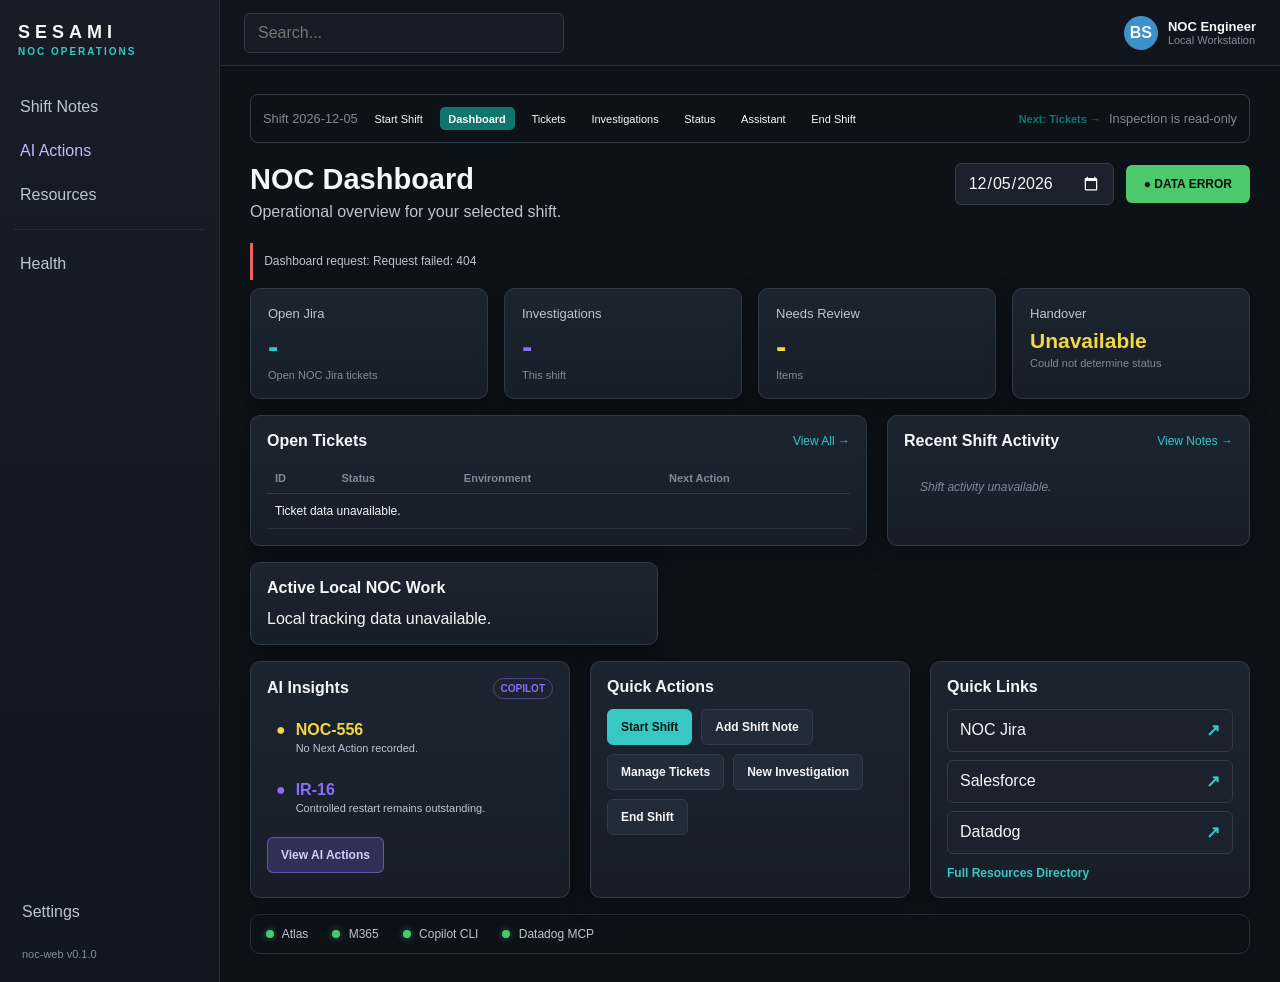
==== commit e812812b: "Complete NOC web operational workflows" ====
--- a/frontend/index.html
+++ b/frontend/index.html
@@ -43,6 +43,10 @@
 
                 <a class="nav-item ai" href="ai-actions.html">
                     AI Actions
+                </a>
+
+                <a class="nav-item" href="resources.html">
+                    Resources
                 </a>
 
                 <div class="nav-divider"></div>
@@ -218,7 +222,7 @@
                 </section>
 
 
-                <section class="lower-grid">
+                <section class="lower-grid dashboard-actions-grid">
 
                     <article class="panel">
 
@@ -289,6 +293,24 @@
 
                     </article>
 
+                    <article class="panel">
+                        <div class="panel-header">
+                            <h2>Quick Links</h2>
+                        </div>
+                        <nav
+                            id="dashboard-quick-links"
+                            class="dashboard-quick-links"
+                            aria-label="External resource quick links"
+                        ></nav>
+                        <a
+                            id="resources-directory-link"
+                            class="dashboard-resources-link"
+                            href="resources.html"
+                        >
+                            Full Resources Directory
+                        </a>
+                    </article>
+
                 </section>
 
 
@@ -331,6 +353,35 @@
             getShiftNotes
         } from "./js/api.js";
         import { initializeWorkflow, renderStatePanel, renderStatePanels } from "./js/workflow-context.js";
+        import { RESOURCE_GROUPS } from "./js/resources.js";
+
+        const dashboardQuickLinks =
+            document.querySelector("#dashboard-quick-links");
+        const quickLinkResources =
+            RESOURCE_GROUPS.flatMap(group => group.resources)
+                .filter(resource => resource.dashboardQuickLink);
+
+        quickLinkResources.forEach(resource => {
+            const link = document.createElement("a");
+            link.className = "dashboard-resource-link";
+            link.href = resource.url;
+            link.target = "_blank";
+            link.rel = "noopener noreferrer";
+            link.setAttribute(
+                "aria-label",
+                `${resource.name}, opens in a new tab`
+            );
+
+            const name = document.createElement("span");
+            name.textContent = resource.name;
+            const indicator = document.createElement("span");
+            indicator.className = "resource-external-indicator";
+            indicator.setAttribute("aria-hidden", "true");
+            indicator.textContent = "↗";
+
+            link.append(name, indicator);
+            dashboardQuickLinks.appendChild(link);
+        });
 
         const dashboardDate =
             document.querySelector(
--- a/frontend/css/layout.css
+++ b/frontend/css/layout.css
@@ -237,6 +237,10 @@
     margin-bottom: 16px;
 }
 
+.dashboard-actions-grid {
+    grid-template-columns: repeat(3, minmax(0, 1fr));
+}
+
 .dependency-bar {
     display: flex;
     flex-wrap: wrap;
--- a/frontend/css/components.css
+++ b/frontend/css/components.css
@@ -1,2006 +1,2419 @@
-.metric-card,
-.panel {
-    background:
-        linear-gradient(180deg,
-            #1c2430 0%,
-            #171e28 100%);
-
-    border:
-        1px solid var(--border);
-
-    border-radius:
-        var(--radius-md);
-
-    box-shadow:
-        var(--shadow-card);
-}
-
-.metric-card {
-    padding: 17px;
-}
-
-.metric-label {
-    color:
-        var(--text-secondary);
-
-    font-size: 13px;
-}
-
-.metric-value {
-    margin-top: 8px;
-
-    font-size: 31px;
-    font-weight: 750;
-}
-
-.metric-value.small {
-    font-size: 21px;
-}
-
-.teal {
-    color: var(--ses-teal);
-}
-
-.purple {
-    color: var(--ses-purple);
-}
-
-.yellow {
-    color: var(--warning);
-}
-
-.metric-subtitle {
-    margin-top: 4px;
-    color: var(--text-muted);
-    font-size: 11px;
-}
-
-.panel {
-    padding: 16px;
-}
-
-.panel-header {
-    display: flex;
-    align-items: center;
-    justify-content: space-between;
-
-    margin-bottom: 13px;
-}
-
-.panel-header h2 {
-    margin: 0;
-    font-size: 16px;
-}
-
-.panel-header a {
-    color: var(--ses-teal);
-    text-decoration: none;
-    font-size: 12px;
-}
-
-table {
-    width: 100%;
-    border-collapse: collapse;
-}
-
-th {
-    color: var(--text-muted);
-    font-size: 11px;
-    font-weight: 600;
-    text-align: left;
-
-    padding: 9px 8px;
-
-    border-bottom:
-        1px solid var(--border);
-}
-
-td {
-    padding: 10px 8px;
-
-    border-bottom:
-        1px solid var(--border-soft);
-
-    font-size: 12px;
-}
-
-.status {
-    display: inline-flex;
-
-    padding: 4px 7px;
-
-    border-radius: 999px;
-
-    font-size: 10px;
-    font-weight: 700;
-}
-
-.status-red {
-    background:
-        rgb(238 98 94 / 18%);
-
-    color: #ff827e;
-}
-
-.status-blue {
-    background:
-        rgb(56 145 200 / 18%);
-
-    color: #6bc4ff;
-}
-
-.warning-text {
-    color: var(--warning);
-}
-
-.activity-row {
-    display: grid;
-    grid-template-columns: 55px 1fr;
-    gap: 10px;
-
-    padding: 8px 0;
-
-    border-bottom:
-        1px solid var(--border-soft);
-
-    color:
-        var(--text-secondary);
-
-    font-size: 12px;
-}
-
-.activity-time {
-    color: var(--text-muted);
-}
-
-.ai-badge {
-    color: var(--ses-purple);
-
-    font-size: 10px;
-    font-weight: 800;
-
-    border:
-        1px solid rgb(139 109 246 / 45%);
-
-    border-radius: 999px;
-
-    padding: 4px 7px;
-}
-
-.ai-insight {
-    display: grid;
-    gap: 9px;
-
-    margin-bottom: 14px;
-}
-
-.insight-row {
-    display: flex;
-    gap: 10px;
-
-    padding: 9px;
-
-    background:
-        var(--bg-secondary);
-
-    border-radius:
-        var(--radius-sm);
-}
-
-.insight-row p {
-    margin: 3px 0 0;
-
-    color:
-        var(--text-secondary);
-
-    font-size: 11px;
-}
-
-.warning {
-    color: var(--warning);
-}
-
-.purple-insight {
-    color: var(--ses-purple);
-}
-
-.button {
-    display: inline-flex;
-
-    align-items: center;
-    justify-content: center;
-
-    padding: 10px 13px;
-
-    border:
-        1px solid var(--border);
-
-    border-radius:
-        var(--radius-sm);
-
-    background:
-        var(--bg-card-hover);
-
-    color:
-        var(--text-primary);
-
-    text-decoration: none;
-
-    font-weight: 600;
-    font-size: 12px;
-}
-
-.button:hover {
-    filter: brightness(1.12);
-}
-
-.button.primary {
-    background: var(--ses-teal);
-    border-color: var(--ses-teal);
-
-    color: #071414;
-}
-
-.purple-button {
-    background:
-        rgb(139 109 246 / 22%);
-
-    border-color:
-        rgb(139 109 246 / 60%);
-
-    color: #d6cdff;
-}
-
-.quick-actions {
-    display: flex;
-    flex-wrap: wrap;
-    gap: 9px;
-}
-
-.dot {
-    display: inline-block;
-
-    width: 8px;
-    height: 8px;
-
-    margin-right: 5px;
-
-    border-radius: 50%;
-}
-
-.green-dot {
-    background: var(--success);
-
-    box-shadow:
-        0 0 7px rgb(75 201 107 / 55%);
-}
-
-/* Ticket rows that require NOC review */
-.ticket-review {
-    background: rgb(242 215 67 / 6%);
-}
-
-.ticket-review td:first-child {
-    border-left: 3px solid var(--warning);
-}
-
-.ticket-review:hover {
-    background: rgb(242 215 67 / 10%);
-}
-
-.ticket-toolbar {
-    display: flex;
-    align-items: center;
-    flex-wrap: wrap;
-    gap: 10px;
-
-    margin-bottom: 16px;
-}
-
-.filter-control {
-    min-width: 150px;
-
-    padding: 9px 11px;
-
-    background: var(--bg-input);
-    color: var(--text-primary);
-
-    border:
-        1px solid var(--border);
-
-    border-radius:
-        var(--radius-sm);
-}
-
-.review-filter {
-    display: flex;
-    align-items: center;
-    gap: 7px;
-
-    color:
-        var(--text-secondary);
-
-    font-size: 12px;
-}
-
-.toolbar-spacer {
-    flex: 1;
-}
-
-.ticket-layout {
-    display: grid;
-
-    grid-template-columns:
-        minmax(0, 1.65fr) minmax(300px, 0.85fr);
-
-    gap: 20px;
-}
-
-.ticket-table-wrap {
-    overflow-x: auto;
-}
-
-.ticket-table {
-    min-width: 750px;
-}
-
-.selectable-row {
-    cursor: pointer;
-
-    transition:
-        background 120ms ease;
-}
-
-.selectable-row:hover {
-    background:
-        rgb(56 200 195 / 6%);
-}
-
-.selected-row {
-    background:
-        rgb(56 200 195 / 10%);
-}
-
-.selected-row td:first-child {
-    border-left:
-        3px solid var(--ses-teal);
-}
-
-.count-badge {
-    color: var(--text-muted);
-
-    font-size: 11px;
-
-    border:
-        1px solid var(--border);
-
-    border-radius: 999px;
-
-    padding: 4px 8px;
-}
-
-.ticket-details {
-    min-height: 430px;
-}
-
-.details-empty {
-    min-height: 390px;
-
-    display: flex;
-    flex-direction: column;
-    align-items: center;
-    justify-content: center;
-
-    text-align: center;
-
-    color: var(--text-muted);
-}
-
-.details-empty-icon {
-    color: var(--ses-teal);
-
-    font-size: 32px;
-
-    margin-bottom: 10px;
-}
-
-.details-empty h2 {
-    margin: 0 0 8px;
-
-    color: var(--text-primary);
-}
-
-.details-empty p {
-    max-width: 280px;
-
-    margin: 0;
-
-    line-height: 1.5;
-}
-
-.hidden {
-    display: none !important;
-}
-
-.ticket-title-row {
-    display: flex;
-    justify-content: space-between;
-    gap: 15px;
-
-    margin-bottom: 20px;
-}
-
-.detail-ticket-id {
-    color: var(--ses-teal);
-
-    font-size: 12px;
-    font-weight: 800;
-
-    margin-bottom: 4px;
-}
-
-.detail-summary {
-    margin: 0;
-
-    font-size: 17px;
-    line-height: 1.4;
-}
-
-.ownership-section {
-    margin-top: 18px;
-
-    border-top:
-        1px solid var(--border-soft);
-
-    padding-top: 15px;
-}
-
-.ownership-heading {
-    margin-bottom: 12px;
-
-    font-size: 10px;
-    font-weight: 900;
-
-    letter-spacing: 1.3px;
-}
-
-.jira-heading {
-    color: var(--ses-teal);
-}
-
-.noc-heading {
-    color: var(--success);
-}
-
-.details-grid {
-    display: grid;
-
-    grid-template-columns:
-        repeat(2, minmax(0, 1fr));
-
-    gap: 12px;
-}
-
-.detail-field {
-    background: var(--bg-secondary);
-
-    border:
-        1px solid var(--border-soft);
-
-    border-radius:
-        var(--radius-sm);
-
-    padding: 10px;
-}
-
-.detail-field.full {
-    grid-column: 1 / -1;
-}
-
-.detail-field label {
-    display: block;
-
-    color:
-        var(--text-muted);
-
-    font-size: 10px;
-
-    margin-bottom: 5px;
-}
-
-.detail-field div {
-    color:
-        var(--text-primary);
-
-    font-size: 12px;
-
-    line-height: 1.45;
-}
-
-.ticket-actions {
-    display: flex;
-    flex-wrap: wrap;
-    gap: 8px;
-
-    margin-top: 18px;
-}
-
-.danger-outline {
-    border-color:
-        rgb(238 98 94 / 55%);
-
-    color: #ff8985;
-
-    background:
-        rgb(238 98 94 / 7%);
-}
-
-@media (max-width: 1100px) {
-
-    .ticket-layout {
-        grid-template-columns: 1fr;
-    }
-
-    .ticket-details {
-        min-height: auto;
-    }
-}
-
-.notes-summary {
-    display: flex;
-    flex-wrap: wrap;
-    gap: 12px;
-
-    margin-bottom: 18px;
-}
-
-.notes-summary-item {
-    min-width: 150px;
-
-    display: flex;
-    flex-direction: column;
-    gap: 4px;
-
-    padding: 10px 13px;
-
-    background: var(--bg-card);
-
-    border: 1px solid var(--border);
-
-    border-radius: var(--radius-sm);
-}
-
-.summary-label {
-    color: var(--text-muted);
-    font-size: 10px;
-    text-transform: uppercase;
-    letter-spacing: 0.7px;
-}
-
-.notes-summary-item strong {
-    font-size: 12px;
-}
-
-.notes-container {
-    display: grid;
-    gap: 14px;
-}
-
-.note-section {
-    padding: 0;
-    overflow: hidden;
-}
-
-.note-section-header {
-    display: flex;
-    align-items: center;
-    justify-content: space-between;
-
-    padding: 13px 16px;
-
-    background:
-        rgb(56 200 195 / 5%);
-
-    border-bottom:
-        1px solid var(--border-soft);
-}
-
-.note-section-header h2 {
-    margin: 0;
-
-    font-size: 14px;
-}
-
-.note-entry {
-    display: grid;
-    grid-template-columns: 70px 1fr;
-    gap: 12px;
-
-    padding: 11px 16px;
-
-    border-bottom:
-        1px solid var(--border-soft);
-}
-
-.note-entry:last-child {
-    border-bottom: 0;
-}
-
-.note-time {
-    color: var(--ses-teal);
-
-    font-size: 11px;
-    font-weight: 700;
-}
-
-.note-body {
-    color: var(--text-secondary);
-
-    font-size: 12px;
-    line-height: 1.5;
-}
-
-.notes-empty {
-    padding: 17px 16px;
-
-    color: var(--text-muted);
-
-    font-size: 12px;
-
-    font-style: italic;
-}
-
-.modal-backdrop {
-    position: fixed;
-    inset: 0;
-
-    z-index: 100;
-
-    display: grid;
-    place-items: center;
-
-    padding: 20px;
-
-    background:
-        rgb(0 0 0 / 65%);
-}
-
-.modal-card {
-    width: min(560px, 100%);
-
-    background:
-        var(--bg-card);
-
-    border:
-        1px solid var(--border);
-
-    border-radius:
-        var(--radius-lg);
-
-    box-shadow:
-        0 18px 60px rgb(0 0 0 / 45%);
-
-    padding: 20px;
-}
-
-.modal-header {
-    display: flex;
-    justify-content: space-between;
-    gap: 15px;
-
-    margin-bottom: 20px;
-}
-
-.modal-header h2 {
-    margin: 0;
-
-    font-size: 19px;
-}
-
-.modal-header p {
-    margin: 5px 0 0;
-
-    color: var(--text-secondary);
-
-    font-size: 12px;
-}
-
-.modal-close {
-    width: 32px;
-    height: 32px;
-
-    border: 0;
-
-    background: transparent;
-
-    color: var(--text-muted);
-
-    font-size: 24px;
-
-    border-radius:
-        var(--radius-sm);
-}
-
-.modal-close:hover {
-    background:
-        var(--bg-card-hover);
-
-    color:
-        var(--text-primary);
-}
-
-.form-label {
-    display: block;
-
-    margin:
-        14px 0 7px;
-
-    color:
-        var(--text-secondary);
-
-    font-size: 11px;
-    font-weight: 700;
-}
-
-.form-control {
-    width: 100%;
-
-    padding: 10px 11px;
-
-    background:
-        var(--bg-input);
-
-    color:
-        var(--text-primary);
-
-    border:
-        1px solid var(--border);
-
-    border-radius:
-        var(--radius-sm);
-}
-
-.note-textarea {
-    resize: vertical;
-
-    min-height: 120px;
-}
-
-.modal-actions {
-    display: flex;
-    justify-content: flex-end;
-    gap: 9px;
-
-    margin-top: 20px;
-}
-
-@media (max-width: 650px) {
-
-    .note-entry {
-        grid-template-columns: 1fr;
-        gap: 5px;
-    }
-
-    .notes-summary {
-        display: grid;
-        grid-template-columns: 1fr;
-    }
-}
-
-.investigation-layout {
-    display: grid;
-
-    grid-template-columns:
-        minmax(300px, 0.8fr) minmax(0, 1.5fr);
-
-    gap: 20px;
-}
-
-.investigation-list-panel,
-.investigation-details {
-    min-height: 610px;
-}
-
-.investigation-list {
-    display: grid;
-    gap: 10px;
-}
-
-.investigation-card {
-    width: 100%;
-
-    text-align: left;
-
-    padding: 14px;
-
-    background:
-        var(--bg-secondary);
-
-    color:
-        var(--text-primary);
-
-    border:
-        1px solid var(--border-soft);
-
-    border-radius:
-        var(--radius-sm);
-
-    cursor: pointer;
-
-    transition:
-        background 120ms ease,
-        border-color 120ms ease;
-}
-
-.investigation-card:hover {
-    background:
-        var(--bg-card-hover);
-
-    border-color:
-        var(--border);
-}
-
-.selected-investigation {
-    border-color:
-        var(--ses-teal);
-
-    background:
-        rgb(56 200 195 / 7%);
-}
-
-.investigation-card-top {
-    display: flex;
-    justify-content: space-between;
-    gap: 12px;
-}
-
-.investigation-card-title {
-    font-size: 13px;
-    font-weight: 700;
-
-    margin-bottom: 5px;
-}
-
-.investigation-card-name {
-    color:
-        var(--text-muted);
-
-    font-size: 10px;
-}
-
-.investigation-card-meta {
-    margin-top: 12px;
-
-    color:
-        var(--text-secondary);
-
-    font-size: 10px;
-}
-
-.ready-outline {
-    display: inline-flex;
-    align-items: center;
-
-    height: fit-content;
-
-    padding: 4px 7px;
-
-    color: var(--success);
-
-    border:
-        1px solid rgb(75 201 107 / 45%);
-
-    border-radius: 999px;
-
-    font-size: 9px;
-    font-weight: 800;
-}
-
-.investigation-detail-header {
-    display: flex;
-    justify-content: space-between;
-    gap: 15px;
-
-    margin-bottom: 14px;
-}
-
-.investigation-detail-header h2 {
-    margin: 4px 0 0;
-
-    font-size: 18px;
-}
-
-.investigation-meta {
-    display: grid;
-
-    grid-template-columns:
-        repeat(2, minmax(0, 1fr));
-
-    gap: 10px;
-
-    margin-bottom: 18px;
-}
-
-.investigation-meta div {
-    padding: 10px;
-
-    background:
-        var(--bg-secondary);
-
-    border:
-        1px solid var(--border-soft);
-
-    border-radius:
-        var(--radius-sm);
-}
-
-.investigation-meta label {
-    display: block;
-
-    margin-bottom: 5px;
-
-    color:
-        var(--text-muted);
-
-    font-size: 9px;
-
-    text-transform: uppercase;
-    letter-spacing: 0.7px;
-}
-
-.investigation-meta span {
-    font-size: 11px;
-}
-
-.investigation-section {
-    padding: 14px 0;
-
-    border-top:
-        1px solid var(--border-soft);
-}
-
-.investigation-section h3 {
-    margin: 0 0 7px;
-
-    color:
-        var(--ses-teal);
-
-    font-size: 11px;
-
-    text-transform: uppercase;
-    letter-spacing: 0.8px;
-}
-
-.investigation-section p {
-    margin: 0;
-
-    color:
-        var(--text-secondary);
-
-    font-size: 12px;
-    line-height: 1.6;
-}
-
-.investigation-warning {
-    margin-top: 17px;
-
-    padding: 12px;
-
-    background:
-        rgb(242 215 67 / 7%);
-
-    border:
-        1px solid rgb(242 215 67 / 25%);
-
-    border-radius:
-        var(--radius-sm);
-}
-
-.investigation-warning strong {
-    color:
-        var(--warning);
-
-    font-size: 11px;
-}
-
-.investigation-warning p {
-    margin: 5px 0 0;
-
-    color:
-        var(--text-secondary);
-
-    font-size: 11px;
-    line-height: 1.5;
-}
-
-@media (max-width: 1000px) {
-
-    .investigation-layout {
-        grid-template-columns: 1fr;
-    }
-
-    .investigation-list-panel,
-    .investigation-details {
-        min-height: auto;
-    }
-}
-
-.ai-page-label {
-    color: var(--ses-purple);
-
-    font-size: 11px;
-    font-weight: 800;
-
-    letter-spacing: 1.2px;
-}
-
-.ai-context-grid {
-    display: grid;
-
-    grid-template-columns:
-        repeat(4, minmax(0, 1fr));
-
-    gap: 14px;
-
-    margin-bottom: 20px;
-}
-
-.ai-context-card {
-    display: flex;
-    align-items: center;
-    gap: 12px;
-
-    padding: 15px;
-}
-
-.ai-context-status {
-    width: 31px;
-    height: 31px;
-
-    display: grid;
-    place-items: center;
-
-    flex: 0 0 auto;
-
-    border-radius: 50%;
-
-    background:
-        var(--bg-secondary);
-
-    font-weight: 900;
-}
-
-.ai-context-status.success {
-    color: var(--success);
-
-    border:
-        1px solid rgb(75 201 107 / 35%);
-}
-
-.ai-context-status.warning-text {
-    color: var(--warning);
-
-    border:
-        1px solid rgb(242 215 67 / 35%);
-}
-
-.ai-context-label {
-    color: var(--text-muted);
-
-    font-size: 10px;
-
-    text-transform: uppercase;
-    letter-spacing: 0.6px;
-}
-
-.ai-context-value {
-    margin-top: 4px;
-
-    color: var(--text-primary);
-
-    font-size: 13px;
-    font-weight: 700;
-}
-
-.ai-layout {
-    display: grid;
-
-    grid-template-columns:
-        minmax(0, 1.2fr) minmax(320px, 0.8fr);
-
-    gap: 20px;
-
-    margin-bottom: 18px;
-}
-
-.ai-action-list {
-    display: grid;
-
-    grid-template-columns:
-        repeat(2, minmax(0, 1fr));
-
-    gap: 11px;
-}
-
-.ai-action-card {
-    display: flex;
-    align-items: flex-start;
-    gap: 12px;
-
-    width: 100%;
-
-    text-align: left;
-
-    padding: 15px;
-
-    color: var(--text-primary);
-
-    background:
-        linear-gradient(180deg,
-            rgb(139 109 246 / 10%),
-            rgb(139 109 246 / 4%));
-
-    border:
-        1px solid rgb(139 109 246 / 28%);
-
-    border-radius:
-        var(--radius-md);
-
-    cursor: pointer;
-
-    transition:
-        background 120ms ease,
-        border-color 120ms ease,
-        transform 120ms ease;
-}
-
-.ai-action-card:hover {
-    background:
-        rgb(139 109 246 / 14%);
-
-    border-color:
-        rgb(139 109 246 / 55%);
-
-    transform:
-        translateY(-1px);
-}
-
-.ai-action-icon {
-    color: var(--ses-purple);
-
-    font-size: 16px;
-}
-
-.ai-action-card strong {
-    font-size: 13px;
-}
-
-.ai-action-card p {
-    margin: 6px 0 0;
-
-    color:
-        var(--text-secondary);
-
-    font-size: 11px;
-    line-height: 1.5;
-}
-
-.ai-report-list {
-    display: grid;
-    gap: 8px;
-}
-
-.ai-report-row {
-    width: 100%;
-
-    display: flex;
-    justify-content: space-between;
-    align-items: center;
-    gap: 12px;
-
-    padding: 12px;
-
-    text-align: left;
-
-    color: var(--text-primary);
-
-    background:
-        var(--bg-secondary);
-
-    border:
-        1px solid var(--border-soft);
-
-    border-radius:
-        var(--radius-sm);
-
-    cursor: pointer;
-}
-
-.ai-report-row:hover {
-    border-color:
-        rgb(139 109 246 / 45%);
-
-    background:
-        rgb(139 109 246 / 7%);
-}
-
-.ai-report-row strong {
-    display: block;
-
-    font-size: 12px;
-}
-
-.ai-report-row span {
-    display: block;
-
-    margin-top: 4px;
-
-    color:
-        var(--text-muted);
-
-    font-size: 10px;
-}
-
-.ai-report-row .report-state {
-    color: var(--ses-purple);
-
-    font-size: 10px;
-    font-weight: 700;
-}
-
-.ai-safety-notice {
-    display: flex;
-    gap: 12px;
-
-    padding: 14px 16px;
-
-    background:
-        rgb(139 109 246 / 7%);
-
-    border:
-        1px solid rgb(139 109 246 / 25%);
-
-    border-radius:
-        var(--radius-md);
-}
-
-.ai-safety-icon {
-    color: var(--ses-purple);
-}
-
-.ai-safety-notice strong {
-    color: #d6cdff;
-
-    font-size: 12px;
-}
-
-.ai-safety-notice p {
-    margin: 4px 0 0;
-
-    color:
-        var(--text-secondary);
-
-    font-size: 11px;
-    line-height: 1.5;
-}
-
-@media (max-width: 1050px) {
-
-    .ai-context-grid {
-        grid-template-columns:
-            repeat(2, 1fr);
-    }
-
-    .ai-layout {
-        grid-template-columns: 1fr;
-    }
-}
-
-@media (max-width: 700px) {
-
-    .ai-context-grid,
-    .ai-action-list {
-        grid-template-columns: 1fr;
-    }
-}
-
-.ai-report-modal {
-    width: min(680px, 100%);
-}
-
-.ai-report-kicker {
-    margin-bottom: 5px;
-
-    color: var(--ses-purple);
-
-    font-size: 9px;
-    font-weight: 900;
-
-    letter-spacing: 1.2px;
-}
-
-.ai-report-content {
-    display: grid;
-
-    gap: 9px;
-
-    max-height: 55vh;
-
-    overflow-y: auto;
-}
-
-.ai-report-item {
-    padding: 12px 13px;
-
-    background:
-        rgb(139 109 246 / 6%);
-
-    border:
-        1px solid rgb(139 109 246 / 18%);
-
-    border-radius:
-        var(--radius-sm);
-}
-
-.ai-report-item strong {
-    color: #d6cdff;
-
-    font-size: 12px;
-}
-
-.ai-report-item p {
-    margin: 5px 0 0;
-
-    color:
-        var(--text-secondary);
-
-    font-size: 11px;
-    line-height: 1.55;
-}
-
-.ai-action-state {
-    display: inline-flex;
-
-    margin-top: 10px;
-
-    padding: 4px 8px;
-
-    border-radius: 999px;
-
-    background:
-        rgb(139 109 246 / 8%);
-
-    border:
-        1px solid rgb(139 109 246 / 25%);
-
-    color:
-        #b9aaff;
-
-    font-size: 9px;
-    font-weight: 800;
-
-    text-transform: uppercase;
-    letter-spacing: 0.5px;
-}
-
-
-.ai-action-card.is-running {
-    border-color:
-        rgb(242 215 67 / 45%);
-
-    background:
-        rgb(242 215 67 / 5%);
-}
-
-
-.ai-action-card.is-running .ai-action-state {
-    color:
-        var(--warning);
-
-    border-color:
-        rgb(242 215 67 / 35%);
-}
-
-
-.ai-action-card.is-complete {
-    border-color:
-        rgb(75 201 107 / 40%);
-
-    background:
-        rgb(75 201 107 / 5%);
-}
-
-
-.ai-action-card.is-complete .ai-action-state {
-    color:
-        var(--success);
-
-    border-color:
-        rgb(75 201 107 / 35%);
-}
-
-.end-shift-label {
-    color: var(--ses-teal);
-
-    font-size: 11px;
-    font-weight: 800;
-
-    letter-spacing: 1.2px;
-}
-
-.end-ready-badge {
-    padding: 7px 10px;
-
-    color: var(--success);
-
-    background:
-        rgb(75 201 107 / 7%);
-
-    border:
-        1px solid rgb(75 201 107 / 30%);
-
-    border-radius: 999px;
-
-    font-size: 9px;
-    font-weight: 900;
-
-    letter-spacing: 0.6px;
-}
-
-.end-shift-layout {
-    display: grid;
-
-    grid-template-columns:
-        minmax(0, 1.35fr) minmax(320px, 0.65fr);
-
-    gap: 20px;
-}
-
-.readiness-list {
-    display: grid;
-    gap: 9px;
-}
-
-.readiness-row {
-    display: grid;
-
-    grid-template-columns:
-        36px 1fr auto;
-
-    align-items: center;
-
-    gap: 12px;
-
-    padding: 13px;
-
-    background:
-        var(--bg-secondary);
-
-    border:
-        1px solid var(--border-soft);
-
-    border-radius:
-        var(--radius-sm);
-}
-
-.readiness-icon {
-    width: 30px;
-    height: 30px;
-
-    display: grid;
-    place-items: center;
-
-    border-radius: 50%;
-
-    font-weight: 900;
-}
-
-.readiness-icon.success {
-    color: var(--success);
-
-    background:
-        rgb(75 201 107 / 7%);
-
-    border:
-        1px solid rgb(75 201 107 / 30%);
-}
-
-.readiness-copy strong {
-    font-size: 12px;
-}
-
-.readiness-copy p {
-    margin: 4px 0 0;
-
-    color:
-        var(--text-secondary);
-
-    font-size: 10px;
-    line-height: 1.45;
-}
-
-.readiness-state {
-    font-size: 9px;
-    font-weight: 900;
-
-    letter-spacing: 0.5px;
-}
-
-.success-text {
-    color: var(--success);
-}
-
-.handover-status-panel {
-    display: flex;
-    flex-direction: column;
-
-    min-height: 510px;
-}
-
-.handover-pending-badge {
-    padding: 4px 8px;
-
-    color: var(--warning);
-
-    background:
-        rgb(242 215 67 / 6%);
-
-    border:
-        1px solid rgb(242 215 67 / 28%);
-
-    border-radius: 999px;
-
-    font-size: 9px;
-    font-weight: 900;
-}
-
-.handover-empty-state {
-    flex: 1;
-
-    display: flex;
-    flex-direction: column;
-
-    align-items: center;
-    justify-content: center;
-
-    text-align: center;
-
-    padding: 28px 20px;
-}
-
-.handover-icon {
-    color: var(--warning);
-
-    font-size: 36px;
-
-    margin-bottom: 8px;
-}
-
-.handover-empty-state h3 {
-    margin: 0 0 8px;
-
-    font-size: 16px;
-}
-
-.handover-empty-state p {
-    max-width: 310px;
-
-    margin: 0 0 18px;
-
-    color:
-        var(--text-secondary);
-
-    font-size: 11px;
-    line-height: 1.55;
-}
-
-.generate-handover {
-    min-width: 170px;
-}
-
-.handover-safety-note {
-    padding: 12px;
-
-    background:
-        rgb(56 200 195 / 5%);
-
-    border:
-        1px solid rgb(56 200 195 / 18%);
-
-    border-radius:
-        var(--radius-sm);
-}
-
-.handover-safety-note strong {
-    color: var(--ses-teal);
-
-    font-size: 10px;
-}
-
-.handover-safety-note p {
-    margin: 4px 0 0;
-
-    color:
-        var(--text-secondary);
-
-    font-size: 10px;
-    line-height: 1.45;
-}
-
-@media (max-width: 1000px) {
-
-    .end-shift-layout {
-        grid-template-columns: 1fr;
-    }
-
-    .handover-status-panel {
-        min-height: 400px;
-    }
-}
-
-.handover-preview {
-    display: grid;
-    gap: 14px;
-}
-
-.handover-preview-header {
-    padding-bottom: 12px;
-
-    border-bottom:
-        1px solid var(--border-soft);
-}
-
-.handover-preview-header h3 {
-    margin: 6px 0 2px;
-
-    font-size: 16px;
-}
-
-.handover-preview-header p {
-    margin: 0;
-
-    color: var(--text-muted);
-
-    font-size: 10px;
-}
-
-.handover-preview-content {
-    max-height: 340px;
-
-    overflow-y: auto;
-
-    padding: 13px;
-
-    background:
-        var(--bg-secondary);
-
-    border:
-        1px solid var(--border-soft);
-
-    border-radius:
-        var(--radius-sm);
-}
-
-.handover-preview-content h4 {
-    margin: 14px 0 5px;
-
-    color: var(--ses-teal);
-
-    font-size: 10px;
-
-    text-transform: uppercase;
-    letter-spacing: 0.6px;
-}
-
-.handover-preview-content h4:first-child {
-    margin-top: 0;
-}
-
-.handover-preview-content p {
-    margin: 0;
-
-    color: var(--text-secondary);
-
-    font-size: 11px;
-    line-height: 1.55;
-}
-
-.handover-preview-actions {
-    display: flex;
-    justify-content: flex-end;
-    gap: 8px;
-}
-
-.delivery-options {
-    display: grid;
-    gap: 9px;
-}
-
-.delivery-option {
-    display: flex;
-    align-items: flex-start;
-    gap: 11px;
-
-    padding: 12px;
-
-    background: var(--bg-secondary);
-
-    border:
-        1px solid var(--border-soft);
-
-    border-radius:
-        var(--radius-sm);
-
-    cursor: pointer;
-}
-
-.delivery-option:hover {
-    border-color:
-        rgb(56 200 195 / 35%);
-}
-
-.delivery-option input {
-    margin-top: 3px;
-
-    accent-color:
-        var(--ses-teal);
-}
-
-.delivery-option strong {
-    font-size: 12px;
-}
-
-.delivery-option p {
-    margin: 4px 0 0;
-
-    color:
-        var(--text-secondary);
-
-    font-size: 10px;
-    line-height: 1.45;
-}
-
-.recipient-field {
-    margin-top: 15px;
-}
-
-.email-preview-modal {
-    width: min(760px, 100%);
-}
-
-.email-preview-kicker {
-    margin-bottom: 5px;
-
-    color: var(--ses-teal);
-
-    font-size: 9px;
-    font-weight: 900;
-
-    letter-spacing: 1.1px;
-}
-
-.email-preview-metadata {
-    display: grid;
-    gap: 8px;
-
-    margin-bottom: 14px;
-}
-
-.email-preview-metadata div {
-    padding: 10px 12px;
-
-    background:
-        var(--bg-secondary);
-
-    border:
-        1px solid var(--border-soft);
-
-    border-radius:
-        var(--radius-sm);
-}
-
-.email-preview-metadata label {
-    display: block;
-
-    margin-bottom: 4px;
-
-    color: var(--text-muted);
-
-    font-size: 9px;
-
-    text-transform: uppercase;
-    letter-spacing: 0.6px;
-}
-
-.email-preview-metadata span {
-    color: var(--text-primary);
-
-    font-size: 11px;
-}
-
-.email-preview-body {
-    max-height: 360px;
-
-    overflow-y: auto;
-
-    padding: 15px;
-
-    background:
-        var(--bg-secondary);
-
-    border:
-        1px solid var(--border-soft);
-
-    border-radius:
-        var(--radius-sm);
-}
-
-.email-preview-body h3 {
-    margin: 0;
-
-    font-size: 16px;
-}
-
-.email-preview-date {
-    margin: 3px 0 16px !important;
-
-    color: var(--text-muted) !important;
-
-    font-size: 10px !important;
-}
-
-.email-preview-body h4 {
-    margin: 14px 0 5px;
-
-    color: var(--ses-teal);
-
-    font-size: 10px;
-
-    text-transform: uppercase;
-    letter-spacing: 0.6px;
-}
-
-.email-preview-body p {
-    margin: 0;
-
-    color: var(--text-secondary);
-
-    font-size: 11px;
-    line-height: 1.55;
-}
-
-.email-preview-warning {
-    margin-top: 12px;
-
-    padding: 11px 12px;
-
-    background:
-        rgb(242 215 67 / 6%);
-
-    border:
-        1px solid rgb(242 215 67 / 24%);
-
-    border-radius:
-        var(--radius-sm);
-}
-
-.email-preview-warning strong {
-    color: var(--warning);
-
-    font-size: 10px;
-}
-
-.email-preview-warning p {
-    margin: 4px 0 0;
-
-    color: var(--text-secondary);
-
-    font-size: 10px;
-}
-
-#jira-create-modal .modal-card {
-    width: min(680px, calc(100vw - 32px));
-    max-height: calc(100vh - 48px);
-    overflow-y: auto;
-    overscroll-behavior: contain;
-}
-
-#jira-create-form {
-    display: flex;
-    flex-direction: column;
-    gap: 12px;
-}
-
-#jira-create-form h3 {
-    margin-top: 12px;
-    margin-bottom: 0;
-}
-
-#jira-create-form .modal-actions {
-    position: sticky;
-    bottom: 0;
-    background: var(--surface, #18212b);
-    padding-top: 12px;
-    padding-bottom: 4px;
-    z-index: 2;
-}
-
-.jira-preview-modal {
-    width: min(760px, calc(100vw - 32px));
-    max-height: calc(100vh - 48px);
-    overflow-y: auto;
-}
-
-.jira-preview-description {
-    white-space: pre-wrap;
-
-    max-height: 420px;
-    overflow-y: auto;
-
-    padding: 15px;
-
-    color: var(--text-secondary);
-    background: var(--bg-secondary);
-
-    border: 1px solid var(--border-soft);
-    border-radius: var(--radius-sm);
-
-    font-size: 12px;
-    line-height: 1.6;
-}
-
-.muted-text {
-    color: var(--text-muted);
-    font-size: 11px;
-}
-/* Shared, non-mutating workflow context and source-state presentation. */
-.workflow-bar {
-    display: flex;
-    align-items: center;
-    flex-wrap: wrap;
-    gap: 0.5rem;
-    margin-bottom: 1.25rem;
-    padding: 0.75rem;
-    border: 1px solid var(--border, #334155);
-    border-radius: 0.5rem;
-}
-
-.workflow-context,
-.workflow-read-only {
-    font-size: 0.8rem;
-    color: var(--text-muted, #94a3b8);
-}
-
-.workflow-step {
-    padding: 0.35rem 0.55rem;
-    border-radius: 0.3rem;
-    color: inherit;
-    text-decoration: none;
-}
-
-.workflow-step-active {
-    background: var(--primary, #0f766e);
-    color: white;
-}
-
-.workflow-next {
-    margin-left: auto;
-    color: var(--primary, #0f766e);
-    font-weight: 600;
-}
-
-.workflow-nav-redundant {
-    display: none;
-}
-
-.workflow-state {
-    width: 100%;
-    padding: 0.7rem;
-    border-left: 3px solid var(--warning, #eab308);
-}
-
-.workflow-state-current { border-color: var(--success, #14b8a6); }
-.workflow-state-stale { border-color: var(--warning, #eab308); }
-.workflow-state-unavailable,
-.workflow-state-error { border-color: var(--danger, #ef4444); }
-.workflow-state-read-only { border-color: var(--primary, #0f766e); }+.metric-card,
+.panel {
+    background:
+        linear-gradient(180deg,
+            #1c2430 0%,
+            #171e28 100%);
+
+    border:
+        1px solid var(--border);
+
+    border-radius:
+        var(--radius-md);
+
+    box-shadow:
+        var(--shadow-card);
+}
+
+.metric-card {
+    padding: 17px;
+}
+
+.metric-label {
+    color:
+        var(--text-secondary);
+
+    font-size: 13px;
+}
+
+.metric-value {
+    margin-top: 8px;
+
+    font-size: 31px;
+    font-weight: 750;
+}
+
+.metric-value.small {
+    font-size: 21px;
+}
+
+.teal {
+    color: var(--ses-teal);
+}
+
+.purple {
+    color: var(--ses-purple);
+}
+
+.yellow {
+    color: var(--warning);
+}
+
+.metric-subtitle {
+    margin-top: 4px;
+    color: var(--text-muted);
+    font-size: 11px;
+}
+
+.panel {
+    padding: 16px;
+}
+
+.panel-header {
+    display: flex;
+    align-items: center;
+    justify-content: space-between;
+
+    margin-bottom: 13px;
+}
+
+.panel-header h2 {
+    margin: 0;
+    font-size: 16px;
+}
+
+.panel-header a {
+    color: var(--ses-teal);
+    text-decoration: none;
+    font-size: 12px;
+}
+
+table {
+    width: 100%;
+    border-collapse: collapse;
+}
+
+th {
+    color: var(--text-muted);
+    font-size: 11px;
+    font-weight: 600;
+    text-align: left;
+
+    padding: 9px 8px;
+
+    border-bottom:
+        1px solid var(--border);
+}
+
+td {
+    padding: 10px 8px;
+
+    border-bottom:
+        1px solid var(--border-soft);
+
+    font-size: 12px;
+}
+
+.status {
+    display: inline-flex;
+
+    padding: 4px 7px;
+
+    border-radius: 999px;
+
+    font-size: 10px;
+    font-weight: 700;
+}
+
+.status-red {
+    background:
+        rgb(238 98 94 / 18%);
+
+    color: #ff827e;
+}
+
+.status-blue {
+    background:
+        rgb(56 145 200 / 18%);
+
+    color: #6bc4ff;
+}
+
+.warning-text {
+    color: var(--warning);
+}
+
+.activity-row {
+    display: grid;
+    grid-template-columns: 55px 1fr;
+    gap: 10px;
+
+    padding: 8px 0;
+
+    border-bottom:
+        1px solid var(--border-soft);
+
+    color:
+        var(--text-secondary);
+
+    font-size: 12px;
+}
+
+.activity-time {
+    color: var(--text-muted);
+}
+
+.ai-badge {
+    color: var(--ses-purple);
+
+    font-size: 10px;
+    font-weight: 800;
+
+    border:
+        1px solid rgb(139 109 246 / 45%);
+
+    border-radius: 999px;
+
+    padding: 4px 7px;
+}
+
+.ai-insight {
+    display: grid;
+    gap: 9px;
+
+    margin-bottom: 14px;
+}
+
+.insight-row {
+    display: flex;
+    gap: 10px;
+
+    padding: 9px;
+
+    background:
+        var(--bg-secondary);
+
+    border-radius:
+        var(--radius-sm);
+}
+
+.insight-row p {
+    margin: 3px 0 0;
+
+    color:
+        var(--text-secondary);
+
+    font-size: 11px;
+}
+
+.warning {
+    color: var(--warning);
+}
+
+.purple-insight {
+    color: var(--ses-purple);
+}
+
+.button {
+    display: inline-flex;
+
+    align-items: center;
+    justify-content: center;
+
+    padding: 10px 13px;
+
+    border:
+        1px solid var(--border);
+
+    border-radius:
+        var(--radius-sm);
+
+    background:
+        var(--bg-card-hover);
+
+    color:
+        var(--text-primary);
+
+    text-decoration: none;
+
+    font-weight: 600;
+    font-size: 12px;
+}
+
+.button:hover {
+    filter: brightness(1.12);
+}
+
+.button.primary {
+    background: var(--ses-teal);
+    border-color: var(--ses-teal);
+
+    color: #071414;
+}
+
+.purple-button {
+    background:
+        rgb(139 109 246 / 22%);
+
+    border-color:
+        rgb(139 109 246 / 60%);
+
+    color: #d6cdff;
+}
+
+.quick-actions {
+    display: flex;
+    flex-wrap: wrap;
+    gap: 9px;
+}
+
+.dot {
+    display: inline-block;
+
+    width: 8px;
+    height: 8px;
+
+    margin-right: 5px;
+
+    border-radius: 50%;
+}
+
+.green-dot {
+    background: var(--success);
+
+    box-shadow:
+        0 0 7px rgb(75 201 107 / 55%);
+}
+
+/* Ticket rows that require NOC review */
+.ticket-review {
+    background: rgb(242 215 67 / 6%);
+}
+
+.ticket-review td:first-child {
+    border-left: 3px solid var(--warning);
+}
+
+.ticket-review:hover {
+    background: rgb(242 215 67 / 10%);
+}
+
+.ticket-toolbar {
+    display: flex;
+    align-items: center;
+    flex-wrap: wrap;
+    gap: 10px;
+
+    margin-bottom: 16px;
+}
+
+.filter-control {
+    min-width: 150px;
+
+    padding: 9px 11px;
+
+    background: var(--bg-input);
+    color: var(--text-primary);
+
+    border:
+        1px solid var(--border);
+
+    border-radius:
+        var(--radius-sm);
+}
+
+.review-filter {
+    display: flex;
+    align-items: center;
+    gap: 7px;
+
+    color:
+        var(--text-secondary);
+
+    font-size: 12px;
+}
+
+.toolbar-spacer {
+    flex: 1;
+}
+
+.ticket-layout {
+    display: grid;
+
+    grid-template-columns:
+        minmax(0, 1.65fr) minmax(300px, 0.85fr);
+
+    gap: 20px;
+}
+
+.ticket-table-wrap {
+    overflow-x: auto;
+}
+
+.ticket-table {
+    min-width: 750px;
+}
+
+.selectable-row {
+    cursor: pointer;
+
+    transition:
+        background 120ms ease;
+}
+
+.selectable-row:hover {
+    background:
+        rgb(56 200 195 / 6%);
+}
+
+.selected-row {
+    background:
+        rgb(56 200 195 / 10%);
+}
+
+.selected-row td:first-child {
+    border-left:
+        3px solid var(--ses-teal);
+}
+
+.count-badge {
+    color: var(--text-muted);
+
+    font-size: 11px;
+
+    border:
+        1px solid var(--border);
+
+    border-radius: 999px;
+
+    padding: 4px 8px;
+}
+
+.ticket-details {
+    min-height: 430px;
+}
+
+.details-empty {
+    min-height: 390px;
+
+    display: flex;
+    flex-direction: column;
+    align-items: center;
+    justify-content: center;
+
+    text-align: center;
+
+    color: var(--text-muted);
+}
+
+.details-empty-icon {
+    color: var(--ses-teal);
+
+    font-size: 32px;
+
+    margin-bottom: 10px;
+}
+
+.details-empty h2 {
+    margin: 0 0 8px;
+
+    color: var(--text-primary);
+}
+
+.details-empty p {
+    max-width: 280px;
+
+    margin: 0;
+
+    line-height: 1.5;
+}
+
+.hidden {
+    display: none !important;
+}
+
+.ticket-title-row {
+    display: flex;
+    justify-content: space-between;
+    gap: 15px;
+
+    margin-bottom: 20px;
+}
+
+.detail-ticket-id {
+    color: var(--ses-teal);
+
+    font-size: 12px;
+    font-weight: 800;
+
+    margin-bottom: 4px;
+}
+
+.detail-summary {
+    margin: 0;
+
+    font-size: 17px;
+    line-height: 1.4;
+}
+
+.ownership-section {
+    margin-top: 18px;
+
+    border-top:
+        1px solid var(--border-soft);
+
+    padding-top: 15px;
+}
+
+.ownership-heading {
+    margin-bottom: 12px;
+
+    font-size: 10px;
+    font-weight: 900;
+
+    letter-spacing: 1.3px;
+}
+
+.jira-heading {
+    color: var(--ses-teal);
+}
+
+.noc-heading {
+    color: var(--success);
+}
+
+.details-grid {
+    display: grid;
+
+    grid-template-columns:
+        repeat(2, minmax(0, 1fr));
+
+    gap: 12px;
+}
+
+.detail-field {
+    background: var(--bg-secondary);
+
+    border:
+        1px solid var(--border-soft);
+
+    border-radius:
+        var(--radius-sm);
+
+    padding: 10px;
+}
+
+.detail-field.full {
+    grid-column: 1 / -1;
+}
+
+.detail-field label {
+    display: block;
+
+    color:
+        var(--text-muted);
+
+    font-size: 10px;
+
+    margin-bottom: 5px;
+}
+
+.detail-field div {
+    color:
+        var(--text-primary);
+
+    font-size: 12px;
+
+    line-height: 1.45;
+}
+
+.ticket-actions {
+    display: flex;
+    flex-wrap: wrap;
+    gap: 8px;
+
+    margin-top: 18px;
+}
+
+.danger-outline {
+    border-color:
+        rgb(238 98 94 / 55%);
+
+    color: #ff8985;
+
+    background:
+        rgb(238 98 94 / 7%);
+}
+
+@media (max-width: 1100px) {
+
+    .ticket-layout {
+        grid-template-columns: 1fr;
+    }
+
+    .ticket-details {
+        min-height: auto;
+    }
+}
+
+.notes-summary {
+    display: flex;
+    flex-wrap: wrap;
+    gap: 12px;
+
+    margin-bottom: 18px;
+}
+
+.notes-summary-item {
+    min-width: 150px;
+
+    display: flex;
+    flex-direction: column;
+    gap: 4px;
+
+    padding: 10px 13px;
+
+    background: var(--bg-card);
+
+    border: 1px solid var(--border);
+
+    border-radius: var(--radius-sm);
+}
+
+.summary-label {
+    color: var(--text-muted);
+    font-size: 10px;
+    text-transform: uppercase;
+    letter-spacing: 0.7px;
+}
+
+.notes-summary-item strong {
+    font-size: 12px;
+}
+
+.notes-container {
+    display: grid;
+    gap: 14px;
+}
+
+.note-section {
+    padding: 0;
+    overflow: hidden;
+}
+
+.note-section-header {
+    display: flex;
+    align-items: center;
+    justify-content: space-between;
+
+    padding: 13px 16px;
+
+    background:
+        rgb(56 200 195 / 5%);
+
+    border-bottom:
+        1px solid var(--border-soft);
+}
+
+.note-section-header h2 {
+    margin: 0;
+
+    font-size: 14px;
+}
+
+.note-entry {
+    display: grid;
+    grid-template-columns: 70px 1fr;
+    gap: 12px;
+
+    padding: 11px 16px;
+
+    border-bottom:
+        1px solid var(--border-soft);
+}
+
+.note-entry:last-child {
+    border-bottom: 0;
+}
+
+.note-time {
+    color: var(--ses-teal);
+
+    font-size: 11px;
+    font-weight: 700;
+}
+
+.note-body {
+    color: var(--text-secondary);
+
+    font-size: 12px;
+    line-height: 1.5;
+}
+
+.notes-empty {
+    padding: 17px 16px;
+
+    color: var(--text-muted);
+
+    font-size: 12px;
+
+    font-style: italic;
+}
+
+.modal-backdrop {
+    position: fixed;
+    inset: 0;
+
+    z-index: 100;
+
+    display: grid;
+    place-items: center;
+
+    padding: 20px;
+
+    background:
+        rgb(0 0 0 / 65%);
+}
+
+.modal-card {
+    width: min(560px, 100%);
+
+    background:
+        var(--bg-card);
+
+    border:
+        1px solid var(--border);
+
+    border-radius:
+        var(--radius-lg);
+
+    box-shadow:
+        0 18px 60px rgb(0 0 0 / 45%);
+
+    padding: 20px;
+}
+
+.modal-header {
+    display: flex;
+    justify-content: space-between;
+    gap: 15px;
+
+    margin-bottom: 20px;
+}
+
+.modal-header h2 {
+    margin: 0;
+
+    font-size: 19px;
+}
+
+.modal-header p {
+    margin: 5px 0 0;
+
+    color: var(--text-secondary);
+
+    font-size: 12px;
+}
+
+.modal-close {
+    width: 32px;
+    height: 32px;
+
+    border: 0;
+
+    background: transparent;
+
+    color: var(--text-muted);
+
+    font-size: 24px;
+
+    border-radius:
+        var(--radius-sm);
+}
+
+.modal-close:hover {
+    background:
+        var(--bg-card-hover);
+
+    color:
+        var(--text-primary);
+}
+
+.form-label {
+    display: block;
+
+    margin:
+        14px 0 7px;
+
+    color:
+        var(--text-secondary);
+
+    font-size: 11px;
+    font-weight: 700;
+}
+
+.form-control {
+    width: 100%;
+
+    padding: 10px 11px;
+
+    background:
+        var(--bg-input);
+
+    color:
+        var(--text-primary);
+
+    border:
+        1px solid var(--border);
+
+    border-radius:
+        var(--radius-sm);
+}
+
+.note-textarea {
+    resize: vertical;
+
+    min-height: 120px;
+}
+
+.modal-actions {
+    display: flex;
+    justify-content: flex-end;
+    gap: 9px;
+
+    margin-top: 20px;
+}
+
+@media (max-width: 650px) {
+
+    .note-entry {
+        grid-template-columns: 1fr;
+        gap: 5px;
+    }
+
+    .notes-summary {
+        display: grid;
+        grid-template-columns: 1fr;
+    }
+}
+
+.investigation-layout {
+    display: grid;
+
+    grid-template-columns:
+        minmax(300px, 0.8fr) minmax(0, 1.5fr);
+
+    gap: 20px;
+}
+
+.investigation-list-panel,
+.investigation-details {
+    min-height: 610px;
+}
+
+.investigation-list {
+    display: grid;
+    gap: 10px;
+}
+
+.investigation-card {
+    width: 100%;
+
+    text-align: left;
+
+    padding: 14px;
+
+    background:
+        var(--bg-secondary);
+
+    color:
+        var(--text-primary);
+
+    border:
+        1px solid var(--border-soft);
+
+    border-radius:
+        var(--radius-sm);
+
+    cursor: pointer;
+
+    transition:
+        background 120ms ease,
+        border-color 120ms ease;
+}
+
+.investigation-card:hover {
+    background:
+        var(--bg-card-hover);
+
+    border-color:
+        var(--border);
+}
+
+.selected-investigation {
+    border-color:
+        var(--ses-teal);
+
+    background:
+        rgb(56 200 195 / 7%);
+}
+
+.investigation-card-top {
+    display: flex;
+    justify-content: space-between;
+    gap: 12px;
+}
+
+.investigation-card-title {
+    font-size: 13px;
+    font-weight: 700;
+
+    margin-bottom: 5px;
+}
+
+.investigation-card-name {
+    color:
+        var(--text-muted);
+
+    font-size: 10px;
+}
+
+.investigation-card-meta {
+    margin-top: 12px;
+
+    color:
+        var(--text-secondary);
+
+    font-size: 10px;
+}
+
+.ready-outline {
+    display: inline-flex;
+    align-items: center;
+
+    height: fit-content;
+
+    padding: 4px 7px;
+
+    color: var(--success);
+
+    border:
+        1px solid rgb(75 201 107 / 45%);
+
+    border-radius: 999px;
+
+    font-size: 9px;
+    font-weight: 800;
+}
+
+.investigation-detail-header {
+    display: flex;
+    justify-content: space-between;
+    gap: 15px;
+
+    margin-bottom: 14px;
+}
+
+.investigation-detail-header h2 {
+    margin: 4px 0 0;
+
+    font-size: 18px;
+}
+
+.investigation-meta {
+    display: grid;
+
+    grid-template-columns:
+        repeat(2, minmax(0, 1fr));
+
+    gap: 10px;
+
+    margin-bottom: 18px;
+}
+
+.investigation-meta div {
+    padding: 10px;
+
+    background:
+        var(--bg-secondary);
+
+    border:
+        1px solid var(--border-soft);
+
+    border-radius:
+        var(--radius-sm);
+}
+
+.investigation-meta label {
+    display: block;
+
+    margin-bottom: 5px;
+
+    color:
+        var(--text-muted);
+
+    font-size: 9px;
+
+    text-transform: uppercase;
+    letter-spacing: 0.7px;
+}
+
+.investigation-meta span {
+    font-size: 11px;
+}
+
+.investigation-section {
+    padding: 14px 0;
+
+    border-top:
+        1px solid var(--border-soft);
+}
+
+.investigation-section h3 {
+    margin: 0 0 7px;
+
+    color:
+        var(--ses-teal);
+
+    font-size: 11px;
+
+    text-transform: uppercase;
+    letter-spacing: 0.8px;
+}
+
+.investigation-section p {
+    margin: 0;
+
+    color:
+        var(--text-secondary);
+
+    font-size: 12px;
+    line-height: 1.6;
+}
+
+.investigation-create-panel .form-group {
+    margin: 12px 0;
+}
+
+.investigation-create-panel .form-label {
+    margin-top: 0;
+}
+
+.investigation-create-controls {
+    flex-wrap: wrap;
+}
+
+.investigation-advisory-content {
+    max-height: 360px;
+    overflow: auto;
+    white-space: pre-wrap;
+    overflow-wrap: anywhere;
+    color: var(--text-secondary);
+    font: inherit;
+    font-size: 12px;
+    line-height: 1.6;
+}
+
+.investigation-warning {
+    margin-top: 17px;
+
+    padding: 12px;
+
+    background:
+        rgb(242 215 67 / 7%);
+
+    border:
+        1px solid rgb(242 215 67 / 25%);
+
+    border-radius:
+        var(--radius-sm);
+}
+
+.investigation-warning strong {
+    color:
+        var(--warning);
+
+    font-size: 11px;
+}
+
+.investigation-warning p {
+    margin: 5px 0 0;
+
+    color:
+        var(--text-secondary);
+
+    font-size: 11px;
+    line-height: 1.5;
+}
+
+@media (max-width: 1000px) {
+
+    .investigation-layout {
+        grid-template-columns: 1fr;
+    }
+
+    .investigation-list-panel,
+    .investigation-details {
+        min-height: auto;
+    }
+}
+
+.ai-page-label {
+    color: var(--ses-purple);
+
+    font-size: 11px;
+    font-weight: 800;
+
+    letter-spacing: 1.2px;
+}
+
+.ai-context-grid {
+    display: grid;
+
+    grid-template-columns:
+        repeat(4, minmax(0, 1fr));
+
+    gap: 14px;
+
+    margin-bottom: 20px;
+}
+
+.ai-context-card {
+    display: flex;
+    align-items: center;
+    gap: 12px;
+
+    padding: 15px;
+}
+
+.ai-context-status {
+    width: 31px;
+    height: 31px;
+
+    display: grid;
+    place-items: center;
+
+    flex: 0 0 auto;
+
+    border-radius: 50%;
+
+    background:
+        var(--bg-secondary);
+
+    font-weight: 900;
+}
+
+.ai-context-status.success {
+    color: var(--success);
+
+    border:
+        1px solid rgb(75 201 107 / 35%);
+}
+
+.ai-context-status.warning-text {
+    color: var(--warning);
+
+    border:
+        1px solid rgb(242 215 67 / 35%);
+}
+
+.ai-context-label {
+    color: var(--text-muted);
+
+    font-size: 10px;
+
+    text-transform: uppercase;
+    letter-spacing: 0.6px;
+}
+
+.ai-context-value {
+    margin-top: 4px;
+
+    color: var(--text-primary);
+
+    font-size: 13px;
+    font-weight: 700;
+}
+
+.ai-layout {
+    display: grid;
+
+    grid-template-columns:
+        minmax(0, 1.2fr) minmax(320px, 0.8fr);
+
+    gap: 20px;
+
+    margin-bottom: 18px;
+}
+
+.ai-action-list {
+    display: grid;
+
+    grid-template-columns:
+        repeat(2, minmax(0, 1fr));
+
+    gap: 11px;
+}
+
+.ai-action-card {
+    display: flex;
+    align-items: flex-start;
+    gap: 12px;
+
+    width: 100%;
+
+    text-align: left;
+
+    padding: 15px;
+
+    color: var(--text-primary);
+
+    background:
+        linear-gradient(180deg,
+            rgb(139 109 246 / 10%),
+            rgb(139 109 246 / 4%));
+
+    border:
+        1px solid rgb(139 109 246 / 28%);
+
+    border-radius:
+        var(--radius-md);
+
+    cursor: pointer;
+
+    transition:
+        background 120ms ease,
+        border-color 120ms ease,
+        transform 120ms ease;
+}
+
+.ai-action-card:hover {
+    background:
+        rgb(139 109 246 / 14%);
+
+    border-color:
+        rgb(139 109 246 / 55%);
+
+    transform:
+        translateY(-1px);
+}
+
+.ai-action-icon {
+    color: var(--ses-purple);
+
+    font-size: 16px;
+}
+
+.ai-action-card strong {
+    font-size: 13px;
+}
+
+.ai-action-card p {
+    margin: 6px 0 0;
+
+    color:
+        var(--text-secondary);
+
+    font-size: 11px;
+    line-height: 1.5;
+}
+
+.ai-report-list {
+    display: grid;
+    gap: 8px;
+}
+
+.ai-report-row {
+    width: 100%;
+
+    display: flex;
+    justify-content: space-between;
+    align-items: center;
+    gap: 12px;
+
+    padding: 12px;
+
+    text-align: left;
+
+    color: var(--text-primary);
+
+    background:
+        var(--bg-secondary);
+
+    border:
+        1px solid var(--border-soft);
+
+    border-radius:
+        var(--radius-sm);
+
+    cursor: pointer;
+}
+
+.ai-report-row:hover {
+    border-color:
+        rgb(139 109 246 / 45%);
+
+    background:
+        rgb(139 109 246 / 7%);
+}
+
+.ai-report-row strong {
+    display: block;
+
+    font-size: 12px;
+}
+
+.ai-report-row span {
+    display: block;
+
+    margin-top: 4px;
+
+    color:
+        var(--text-muted);
+
+    font-size: 10px;
+}
+
+.ai-report-row .report-state {
+    color: var(--ses-purple);
+
+    font-size: 10px;
+    font-weight: 700;
+}
+
+.ai-safety-notice {
+    display: flex;
+    gap: 12px;
+
+    padding: 14px 16px;
+
+    background:
+        rgb(139 109 246 / 7%);
+
+    border:
+        1px solid rgb(139 109 246 / 25%);
+
+    border-radius:
+        var(--radius-md);
+}
+
+.ai-safety-icon {
+    color: var(--ses-purple);
+}
+
+.ai-safety-notice strong {
+    color: #d6cdff;
+
+    font-size: 12px;
+}
+
+.ai-safety-notice p {
+    margin: 4px 0 0;
+
+    color:
+        var(--text-secondary);
+
+    font-size: 11px;
+    line-height: 1.5;
+}
+
+.workflow-bar {
+    display: flex;
+    flex-wrap: wrap;
+    align-items: center;
+    gap: 8px;
+    margin-bottom: 18px;
+    padding: 10px 12px;
+    border: 1px solid var(--border-soft);
+    border-radius: var(--radius-md);
+    background: var(--bg-secondary);
+}
+
+.workflow-context,
+.workflow-read-only {
+    color: var(--text-secondary);
+    font-size: 11px;
+}
+
+.workflow-step,
+.workflow-next {
+    color: var(--text-secondary);
+    font-size: 11px;
+    text-decoration: none;
+}
+
+.workflow-step-active,
+.workflow-next {
+    color: var(--ses-purple);
+    font-weight: 700;
+}
+
+.workflow-next {
+    margin-left: auto;
+}
+
+.workflow-state {
+    margin: 8px 0;
+    padding: 10px 12px;
+    border-left: 3px solid var(--text-muted);
+    background: var(--bg-secondary);
+    color: var(--text-secondary);
+    font-size: 12px;
+}
+
+.workflow-state-current,
+.workflow-state-read-only {
+    border-left-color: var(--success);
+}
+
+.workflow-state-stale,
+.workflow-state-unavailable {
+    border-left-color: var(--warning);
+}
+
+.workflow-state-error {
+    border-left-color: var(--danger);
+}
+
+@media (max-width: 1050px) {
+
+    .ai-context-grid {
+        grid-template-columns:
+            repeat(2, 1fr);
+    }
+
+    .ai-layout {
+        grid-template-columns: 1fr;
+    }
+}
+
+@media (max-width: 700px) {
+
+    .ai-context-grid,
+    .ai-action-list {
+        grid-template-columns: 1fr;
+    }
+}
+
+.ai-report-modal {
+    width: min(680px, 100%);
+}
+
+.ai-report-kicker {
+    margin-bottom: 5px;
+
+    color: var(--ses-purple);
+
+    font-size: 9px;
+    font-weight: 900;
+
+    letter-spacing: 1.2px;
+}
+
+.ai-report-content {
+    display: grid;
+
+    gap: 9px;
+
+    max-height: 55vh;
+
+    overflow-y: auto;
+}
+
+.ai-report-item {
+    padding: 12px 13px;
+
+    background:
+        rgb(139 109 246 / 6%);
+
+    border:
+        1px solid rgb(139 109 246 / 18%);
+
+    border-radius:
+        var(--radius-sm);
+}
+
+.ai-report-item strong {
+    color: #d6cdff;
+
+    font-size: 12px;
+}
+
+.ai-report-item p {
+    margin: 5px 0 0;
+
+    color:
+        var(--text-secondary);
+
+    font-size: 11px;
+    line-height: 1.55;
+}
+
+.ai-action-state {
+    display: inline-flex;
+
+    margin-top: 10px;
+
+    padding: 4px 8px;
+
+    border-radius: 999px;
+
+    background:
+        rgb(139 109 246 / 8%);
+
+    border:
+        1px solid rgb(139 109 246 / 25%);
+
+    color:
+        #b9aaff;
+
+    font-size: 9px;
+    font-weight: 800;
+
+    text-transform: uppercase;
+    letter-spacing: 0.5px;
+}
+
+
+.ai-action-card.is-running {
+    border-color:
+        rgb(242 215 67 / 45%);
+
+    background:
+        rgb(242 215 67 / 5%);
+}
+
+
+.ai-action-card.is-running .ai-action-state {
+    color:
+        var(--warning);
+
+    border-color:
+        rgb(242 215 67 / 35%);
+}
+
+
+.ai-action-card.is-complete {
+    border-color:
+        rgb(75 201 107 / 40%);
+
+    background:
+        rgb(75 201 107 / 5%);
+}
+
+
+.ai-action-card.is-complete .ai-action-state {
+    color:
+        var(--success);
+
+    border-color:
+        rgb(75 201 107 / 35%);
+}
+
+.end-shift-label {
+    color: var(--ses-teal);
+
+    font-size: 11px;
+    font-weight: 800;
+
+    letter-spacing: 1.2px;
+}
+
+.end-ready-badge {
+    padding: 7px 10px;
+
+    color: var(--success);
+
+    background:
+        rgb(75 201 107 / 7%);
+
+    border:
+        1px solid rgb(75 201 107 / 30%);
+
+    border-radius: 999px;
+
+    font-size: 9px;
+    font-weight: 900;
+
+    letter-spacing: 0.6px;
+}
+
+.end-shift-layout {
+    display: grid;
+
+    grid-template-columns:
+        minmax(0, 1.35fr) minmax(320px, 0.65fr);
+
+    gap: 20px;
+}
+
+.readiness-list {
+    display: grid;
+    gap: 9px;
+}
+
+.readiness-row {
+    display: grid;
+
+    grid-template-columns:
+        36px 1fr auto;
+
+    align-items: center;
+
+    gap: 12px;
+
+    padding: 13px;
+
+    background:
+        var(--bg-secondary);
+
+    border:
+        1px solid var(--border-soft);
+
+    border-radius:
+        var(--radius-sm);
+}
+
+.readiness-icon {
+    width: 30px;
+    height: 30px;
+
+    display: grid;
+    place-items: center;
+
+    border-radius: 50%;
+
+    font-weight: 900;
+}
+
+.readiness-icon.success {
+    color: var(--success);
+
+    background:
+        rgb(75 201 107 / 7%);
+
+    border:
+        1px solid rgb(75 201 107 / 30%);
+}
+
+.readiness-copy strong {
+    font-size: 12px;
+}
+
+.readiness-copy p {
+    margin: 4px 0 0;
+
+    color:
+        var(--text-secondary);
+
+    font-size: 10px;
+    line-height: 1.45;
+}
+
+.readiness-state {
+    font-size: 9px;
+    font-weight: 900;
+
+    letter-spacing: 0.5px;
+}
+
+.success-text {
+    color: var(--success);
+}
+
+.handover-status-panel {
+    display: flex;
+    flex-direction: column;
+
+    min-height: 510px;
+}
+
+.handover-pending-badge {
+    padding: 4px 8px;
+
+    color: var(--warning);
+
+    background:
+        rgb(242 215 67 / 6%);
+
+    border:
+        1px solid rgb(242 215 67 / 28%);
+
+    border-radius: 999px;
+
+    font-size: 9px;
+    font-weight: 900;
+}
+
+.handover-empty-state {
+    flex: 1;
+
+    display: flex;
+    flex-direction: column;
+
+    align-items: center;
+    justify-content: center;
+
+    text-align: center;
+
+    padding: 28px 20px;
+}
+
+.handover-icon {
+    color: var(--warning);
+
+    font-size: 36px;
+
+    margin-bottom: 8px;
+}
+
+.handover-empty-state h3 {
+    margin: 0 0 8px;
+
+    font-size: 16px;
+}
+
+.handover-empty-state p {
+    max-width: 310px;
+
+    margin: 0 0 18px;
+
+    color:
+        var(--text-secondary);
+
+    font-size: 11px;
+    line-height: 1.55;
+}
+
+.generate-handover {
+    min-width: 170px;
+}
+
+.handover-safety-note {
+    padding: 12px;
+
+    background:
+        rgb(56 200 195 / 5%);
+
+    border:
+        1px solid rgb(56 200 195 / 18%);
+
+    border-radius:
+        var(--radius-sm);
+}
+
+.handover-safety-note strong {
+    color: var(--ses-teal);
+
+    font-size: 10px;
+}
+
+.handover-safety-note p {
+    margin: 4px 0 0;
+
+    color:
+        var(--text-secondary);
+
+    font-size: 10px;
+    line-height: 1.45;
+}
+
+@media (max-width: 1000px) {
+
+    .end-shift-layout {
+        grid-template-columns: 1fr;
+    }
+
+    .handover-status-panel {
+        min-height: 400px;
+    }
+}
+
+.handover-preview {
+    display: grid;
+    gap: 14px;
+}
+
+.handover-preview-header {
+    padding-bottom: 12px;
+
+    border-bottom:
+        1px solid var(--border-soft);
+}
+
+.handover-preview-header h3 {
+    margin: 6px 0 2px;
+
+    font-size: 16px;
+}
+
+.handover-preview-header p {
+    margin: 0;
+
+    color: var(--text-muted);
+
+    font-size: 10px;
+}
+
+.handover-preview-content {
+    max-height: 340px;
+
+    overflow-y: auto;
+
+    padding: 13px;
+
+    background:
+        var(--bg-secondary);
+
+    border:
+        1px solid var(--border-soft);
+
+    border-radius:
+        var(--radius-sm);
+}
+
+.handover-preview-content h4 {
+    margin: 14px 0 5px;
+
+    color: var(--ses-teal);
+
+    font-size: 10px;
+
+    text-transform: uppercase;
+    letter-spacing: 0.6px;
+}
+
+.handover-preview-content h4:first-child {
+    margin-top: 0;
+}
+
+.handover-preview-content p {
+    margin: 0;
+
+    color: var(--text-secondary);
+
+    font-size: 11px;
+    line-height: 1.55;
+}
+
+.handover-preview-actions {
+    display: flex;
+    justify-content: flex-end;
+    gap: 8px;
+}
+
+.delivery-options {
+    display: grid;
+    gap: 9px;
+}
+
+.delivery-option {
+    display: flex;
+    align-items: flex-start;
+    gap: 11px;
+
+    padding: 12px;
+
+    background: var(--bg-secondary);
+
+    border:
+        1px solid var(--border-soft);
+
+    border-radius:
+        var(--radius-sm);
+
+    cursor: pointer;
+}
+
+.delivery-option:hover {
+    border-color:
+        rgb(56 200 195 / 35%);
+}
+
+.delivery-option input {
+    margin-top: 3px;
+
+    accent-color:
+        var(--ses-teal);
+}
+
+.delivery-option strong {
+    font-size: 12px;
+}
+
+.delivery-option p {
+    margin: 4px 0 0;
+
+    color:
+        var(--text-secondary);
+
+    font-size: 10px;
+    line-height: 1.45;
+}
+
+.recipient-field {
+    margin-top: 15px;
+}
+
+.email-preview-modal {
+    width: min(760px, 100%);
+}
+
+.email-preview-kicker {
+    margin-bottom: 5px;
+
+    color: var(--ses-teal);
+
+    font-size: 9px;
+    font-weight: 900;
+
+    letter-spacing: 1.1px;
+}
+
+.email-preview-metadata {
+    display: grid;
+    gap: 8px;
+
+    margin-bottom: 14px;
+}
+
+.email-preview-metadata div {
+    padding: 10px 12px;
+
+    background:
+        var(--bg-secondary);
+
+    border:
+        1px solid var(--border-soft);
+
+    border-radius:
+        var(--radius-sm);
+}
+
+.email-preview-metadata label {
+    display: block;
+
+    margin-bottom: 4px;
+
+    color: var(--text-muted);
+
+    font-size: 9px;
+
+    text-transform: uppercase;
+    letter-spacing: 0.6px;
+}
+
+.email-preview-metadata span {
+    color: var(--text-primary);
+
+    font-size: 11px;
+}
+
+.email-preview-body {
+    max-height: 360px;
+
+    overflow-y: auto;
+
+    padding: 15px;
+
+    background:
+        var(--bg-secondary);
+
+    border:
+        1px solid var(--border-soft);
+
+    border-radius:
+        var(--radius-sm);
+}
+
+.email-preview-body h3 {
+    margin: 0;
+
+    font-size: 16px;
+}
+
+.email-preview-date {
+    margin: 3px 0 16px !important;
+
+    color: var(--text-muted) !important;
+
+    font-size: 10px !important;
+}
+
+.email-preview-body h4 {
+    margin: 14px 0 5px;
+
+    color: var(--ses-teal);
+
+    font-size: 10px;
+
+    text-transform: uppercase;
+    letter-spacing: 0.6px;
+}
+
+.email-preview-body p {
+    margin: 0;
+
+    color: var(--text-secondary);
+
+    font-size: 11px;
+    line-height: 1.55;
+}
+
+.email-preview-warning {
+    margin-top: 12px;
+
+    padding: 11px 12px;
+
+    background:
+        rgb(242 215 67 / 6%);
+
+    border:
+        1px solid rgb(242 215 67 / 24%);
+
+    border-radius:
+        var(--radius-sm);
+}
+
+.email-preview-warning strong {
+    color: var(--warning);
+
+    font-size: 10px;
+}
+
+.email-preview-warning p {
+    margin: 4px 0 0;
+
+    color: var(--text-secondary);
+
+    font-size: 10px;
+}
+
+#jira-create-modal .modal-card {
+    width: min(680px, calc(100vw - 32px));
+    max-height: calc(100vh - 48px);
+    overflow-y: auto;
+    overscroll-behavior: contain;
+}
+
+#jira-create-form {
+    display: flex;
+    flex-direction: column;
+    gap: 12px;
+}
+
+#jira-create-form h3 {
+    margin-top: 12px;
+    margin-bottom: 0;
+}
+
+#jira-create-form .modal-actions {
+    position: sticky;
+    bottom: 0;
+    background: var(--surface, #18212b);
+    padding-top: 12px;
+    padding-bottom: 4px;
+    z-index: 2;
+}
+
+.jira-preview-modal {
+    width: min(760px, calc(100vw - 32px));
+    max-height: calc(100vh - 48px);
+    overflow-y: auto;
+}
+
+.jira-preview-description {
+    white-space: pre-wrap;
+
+    max-height: 420px;
+    overflow-y: auto;
+
+    padding: 15px;
+
+    color: var(--text-secondary);
+    background: var(--bg-secondary);
+
+    border: 1px solid var(--border-soft);
+    border-radius: var(--radius-sm);
+
+    font-size: 12px;
+    line-height: 1.6;
+}
+
+.muted-text {
+    color: var(--text-muted);
+    font-size: 11px;
+}
+/* Shared, non-mutating workflow context and source-state presentation. */
+.workflow-bar {
+    display: flex;
+    align-items: center;
+    flex-wrap: wrap;
+    gap: 0.5rem;
+    margin-bottom: 1.25rem;
+    padding: 0.75rem;
+    border: 1px solid var(--border, #334155);
+    border-radius: 0.5rem;
+}
+
+.workflow-context,
+.workflow-read-only {
+    font-size: 0.8rem;
+    color: var(--text-muted, #94a3b8);
+}
+
+.workflow-step {
+    padding: 0.35rem 0.55rem;
+    border-radius: 0.3rem;
+    color: inherit;
+    text-decoration: none;
+}
+
+.workflow-step-active {
+    background: var(--primary, #0f766e);
+    color: white;
+}
+
+.workflow-next {
+    margin-left: auto;
+    color: var(--primary, #0f766e);
+    font-weight: 600;
+}
+
+.workflow-nav-redundant {
+    display: none;
+}
+
+.workflow-state {
+    width: 100%;
+    padding: 0.7rem;
+    border-left: 3px solid var(--warning, #eab308);
+}
+
+.workflow-state-current { border-color: var(--success, #14b8a6); }
+.workflow-state-stale { border-color: var(--warning, #eab308); }
+.workflow-state-unavailable,
+.workflow-state-error { border-color: var(--danger, #ef4444); }
+.workflow-state-read-only { border-color: var(--primary, #0f766e); }
+/* Bounded assistant content uses the same dark, advisory panels as AI Actions. */
+.assistant-page-controls {
+    flex-wrap: wrap;
+}
+
+.assistant-interaction {
+    margin-bottom: 16px;
+}
+
+.assistant-intro {
+    margin: 0 0 14px;
+    color: var(--text-secondary);
+    font-size: 13px;
+}
+
+.assistant-question-input {
+    min-height: 150px;
+    line-height: 1.55;
+}
+
+.assistant-question-help {
+    display: block;
+    margin-top: 6px;
+    color: var(--text-muted);
+    font-size: 11px;
+}
+
+.assistant-disclosure {
+    margin: 16px 0 12px;
+    padding: 12px 14px;
+    border: 1px solid var(--border-soft);
+    border-radius: var(--radius-sm);
+    background: var(--bg-secondary);
+    color: var(--text-secondary);
+    font-size: 12px;
+    line-height: 1.55;
+}
+
+.assistant-provider-acknowledgement {
+    display: flex;
+    align-items: flex-start;
+    gap: 9px;
+    margin: 12px 0 16px;
+    color: var(--text-secondary);
+    font-size: 12px;
+}
+
+.assistant-provider-acknowledgement input {
+    margin: 2px 0 0;
+    accent-color: var(--ses-teal);
+}
+
+.assistant-submit:disabled {
+    cursor: not-allowed;
+    opacity: 0.55;
+}
+
+.assistant-shift-guidance {
+    padding: 12px 14px;
+    border: 1px solid var(--border-soft);
+    border-left: 3px solid var(--warning);
+    border-radius: var(--radius-sm);
+    background: var(--bg-secondary);
+    color: var(--text-secondary);
+}
+
+.assistant-shift-guidance a,
+.assistant-result a {
+    color: var(--ses-teal);
+}
+
+.assistant-result {
+    display: grid;
+    gap: 12px;
+    min-width: 0;
+    margin: 16px 0;
+}
+
+.assistant-result section {
+    min-width: 0;
+    margin: 0;
+    padding: 14px;
+    border: 1px solid var(--border-soft);
+    border-radius: var(--radius-sm);
+    background: var(--bg-secondary);
+    overflow-wrap: anywhere;
+}
+
+.assistant-result section h2 {
+    margin: 0 0 9px;
+    font-size: 14px;
+}
+
+.assistant-result section ul {
+    margin: 0;
+    padding-left: 20px;
+    color: var(--text-secondary);
+    font-size: 12px;
+    line-height: 1.6;
+}
+
+.assistant-result section p {
+    margin: 0;
+    color: var(--text-secondary);
+    font-size: 12px;
+    line-height: 1.55;
+}
+
+.assistant-provider-provenance {
+    display: grid;
+    grid-template-columns: repeat(3, minmax(0, 1fr));
+    gap: 10px;
+}
+
+.assistant-provider-detail {
+    display: grid;
+    align-content: start;
+    gap: 7px;
+    min-width: 0;
+    padding: 12px;
+    border: 1px solid var(--border-soft);
+    border-radius: var(--radius-sm);
+    background: var(--bg-card);
+}
+
+.assistant-provider-label {
+    color: var(--text-muted);
+    font-size: 10px;
+    font-weight: 800;
+    letter-spacing: 0.8px;
+}
+
+.assistant-provider-detail strong {
+    overflow-wrap: anywhere;
+    color: var(--text-primary);
+    font-size: 13px;
+}
+
+.assistant-provider-status[data-status="success"] strong {
+    color: var(--success);
+}
+
+.assistant-provider-status[data-status="unavailable"] strong,
+.assistant-provider-status[data-status="invalid"] strong {
+    color: var(--danger);
+}
+
+.assistant-provider-status[data-status="timeout"] strong {
+    color: var(--warning);
+}
+
+.assistant-provider-status[data-status="not-invoked"] strong {
+    color: var(--text-muted);
+}
+
+.assistant-limitation {
+    color: var(--danger);
+}
+
+.assistant-result section.assistant-limitation {
+    color: var(--text-secondary);
+}
+
+.resource-groups {
+    display: grid;
+    gap: 16px;
+}
+
+.resource-group {
+    min-width: 0;
+}
+
+.resource-group .panel-header {
+    margin-bottom: 0;
+}
+
+.resource-group .resource-group-summary {
+    cursor: pointer;
+    list-style: none;
+}
+
+.resource-group .resource-group-summary::-webkit-details-marker {
+    display: none;
+}
+
+.resource-group[open] .resource-group-summary {
+    margin-bottom: 14px;
+}
+
+.resource-group-summary::after {
+    color: var(--text-muted);
+    content: "▾";
+    flex: 0 0 auto;
+    font-size: 15px;
+}
+
+.resource-group:not([open]) .resource-group-summary::after {
+    content: "▸";
+}
+
+.resource-group-summary:focus-visible {
+    border-radius: var(--radius-sm);
+    outline: 2px solid var(--ses-teal);
+    outline-offset: 3px;
+}
+
+.resource-group .panel-header h2 {
+    font-size: 15px;
+    letter-spacing: 0.6px;
+}
+
+.resource-grid {
+    display: grid;
+    grid-template-columns: repeat(2, minmax(0, 1fr));
+    gap: 10px;
+}
+
+.resource-card {
+    display: flex;
+    align-items: center;
+    justify-content: space-between;
+    gap: 12px;
+    min-width: 0;
+    padding: 14px;
+    border: 1px solid var(--border);
+    border-radius: var(--radius-sm);
+    background: var(--bg-card);
+    color: var(--text-primary);
+    text-decoration: none;
+    transition: background 120ms ease, border-color 120ms ease, transform 120ms ease;
+}
+
+.resource-card:hover {
+    border-color: var(--ses-teal-dark);
+    background: var(--bg-card-hover);
+    transform: translateY(-1px);
+}
+
+.resource-card-demo {
+    border-color: rgb(242 215 67 / 55%);
+    background: linear-gradient(180deg, rgb(242 215 67 / 10%), rgb(242 215 67 / 4%));
+}
+
+.resource-card-demo:hover {
+    border-color: var(--warning);
+    background: linear-gradient(180deg, rgb(242 215 67 / 16%), rgb(242 215 67 / 7%));
+}
+
+.resource-card-details {
+    display: grid;
+    gap: 6px;
+    min-width: 0;
+}
+
+.resource-card-details strong {
+    overflow-wrap: anywhere;
+    font-size: 13px;
+}
+
+.resource-environment-label {
+    color: var(--text-muted);
+    font-size: 9px;
+    font-weight: 800;
+    letter-spacing: 0.7px;
+}
+
+.resource-card-demo .resource-environment-label {
+    color: var(--warning);
+}
+
+.resource-external-indicator {
+    flex: 0 0 auto;
+    color: var(--ses-teal);
+    font-size: 17px;
+    font-weight: 700;
+}
+
+.resource-card-demo .resource-external-indicator {
+    color: var(--warning);
+}
+
+.resource-navigation-note {
+    margin-bottom: 16px;
+}
+
+.dashboard-quick-links {
+    display: grid;
+    gap: 8px;
+}
+
+.dashboard-resource-link {
+    display: flex;
+    align-items: center;
+    justify-content: space-between;
+    gap: 10px;
+    padding: 10px 12px;
+    border: 1px solid var(--border);
+    border-radius: var(--radius-sm);
+    background: var(--bg-card);
+    color: var(--text-primary);
+    text-decoration: none;
+}
+
+.dashboard-resource-link:hover {
+    border-color: var(--ses-teal-dark);
+    background: var(--bg-card-hover);
+}
+
+.dashboard-resources-link {
+    display: inline-flex;
+    margin-top: 12px;
+    color: var(--ses-teal);
+    font-size: 12px;
+    font-weight: 700;
+    text-decoration: none;
+}
+
+@media (max-width: 650px) {
+    .resource-grid {
+        grid-template-columns: 1fr;
+    }
+}
+
+@media (max-width: 650px) {
+    .assistant-provider-provenance {
+        grid-template-columns: 1fr;
+    }
+
+    .assistant-question-input {
+        min-height: 125px;
+    }
+}
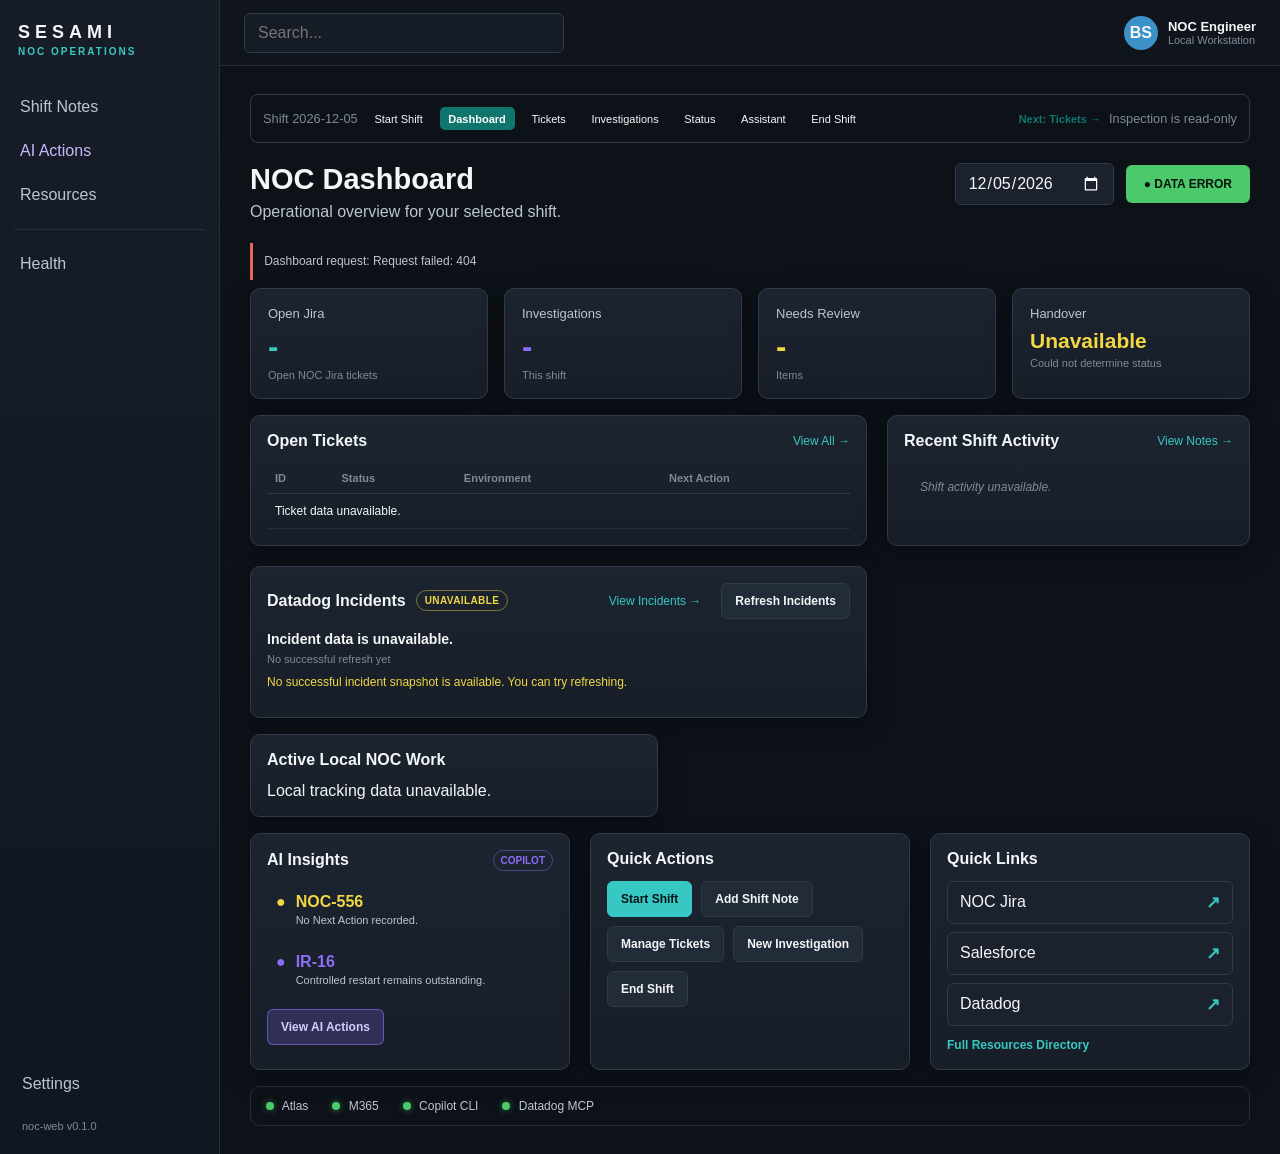
==== commit f7a91745: "Add live Datadog incident awareness" ====
--- a/frontend/index.html
+++ b/frontend/index.html
@@ -207,6 +207,8 @@
                         <div id="activity-list" class="activity-list"></div>
 
                     </article>
+
+                    <article id="active-datadog-incidents" class="panel active-incidents-panel"></article>
 
                 </section>
 
@@ -354,6 +356,7 @@
         } from "./js/api.js";
         import { initializeWorkflow, renderStatePanel, renderStatePanels } from "./js/workflow-context.js";
         import { RESOURCE_GROUPS } from "./js/resources.js";
+        import { mountActiveIncidents } from "./js/active-incidents.js";
 
         const dashboardQuickLinks =
             document.querySelector("#dashboard-quick-links");
@@ -387,6 +390,10 @@
             document.querySelector(
                 "#dashboard-date"
             );
+        mountActiveIncidents(
+            document.querySelector("#active-datadog-incidents"),
+            { showViewIncidents: true }
+        );
 
         const shiftStatus =
             document.querySelector(
--- a/frontend/css/components.css
+++ b/frontend/css/components.css
@@ -2416,4 +2416,184 @@
     .assistant-question-input {
         min-height: 125px;
     }
+}
+
+.active-incidents-panel {
+    min-width: 0;
+}
+
+.investigation-live-incidents {
+    margin-bottom: 20px;
+}
+
+.active-incidents-header,
+.active-incidents-controls,
+.active-incidents-heading,
+.active-incident-heading,
+.active-incident-actions {
+    display: flex;
+    align-items: center;
+    justify-content: space-between;
+    gap: 10px;
+}
+
+.active-incidents-heading {
+    justify-content: flex-start;
+    flex-wrap: wrap;
+}
+
+.active-incidents-heading h2 {
+    margin: 0;
+    font-size: 16px;
+}
+
+.active-incidents-controls {
+    flex: none;
+}
+
+.active-incidents-view-link {
+    margin-right: 10px;
+    color: var(--ses-teal);
+    font-size: 12px;
+    text-decoration: none;
+}
+
+.incident-freshness,
+.incident-severity {
+    display: inline-flex;
+    align-items: center;
+    border: 1px solid var(--border);
+    border-radius: 999px;
+    padding: 4px 8px;
+    font-size: 10px;
+    font-weight: 800;
+    letter-spacing: 0.04em;
+}
+
+.freshness-current {
+    color: var(--success);
+    border-color: rgb(75 201 107 / 45%);
+}
+
+.freshness-stale,
+.freshness-unavailable {
+    color: var(--warning);
+    border-color: rgb(242 215 67 / 45%);
+}
+
+.freshness-refreshing {
+    color: var(--ses-teal);
+    border-color: rgb(37 210 198 / 45%);
+}
+
+.active-incidents-summary {
+    display: flex;
+    align-items: center;
+    flex-wrap: wrap;
+    gap: 8px;
+    margin-top: 12px;
+    font-size: 14px;
+    font-weight: 700;
+}
+
+.incident-severity-count {
+    color: var(--text-secondary);
+    font-size: 11px;
+    font-weight: 600;
+}
+
+.active-incidents-refresh-time,
+.active-incident-meta {
+    margin-top: 6px;
+    color: var(--text-muted);
+    font-size: 11px;
+}
+
+.incident-state-message {
+    margin: 10px 0;
+    font-size: 12px;
+}
+
+.stale-message,
+.unavailable-message {
+    color: var(--warning);
+}
+
+.refreshing-message {
+    color: var(--ses-teal);
+}
+
+.active-incidents-list {
+    display: grid;
+    gap: 9px;
+    margin-top: 12px;
+}
+
+.active-incident {
+    min-width: 0;
+    padding: 11px;
+    border: 1px solid var(--border-soft);
+    border-left: 3px solid var(--ses-teal);
+    border-radius: var(--radius-sm);
+    background: var(--bg-secondary);
+}
+
+.active-incident-heading {
+    align-items: flex-start;
+}
+
+.active-incident-title-group {
+    display: flex;
+    align-items: center;
+    flex-wrap: wrap;
+    gap: 8px;
+    min-width: 0;
+}
+
+.active-incident-title {
+    overflow-wrap: anywhere;
+    font-size: 13px;
+}
+
+.incident-state {
+    flex: none;
+    color: var(--ses-teal);
+    font-size: 10px;
+    font-weight: 800;
+}
+
+.active-incident-summary {
+    margin: 8px 0 0;
+    color: var(--text-secondary);
+    font-size: 12px;
+    overflow-wrap: anywhere;
+}
+
+.active-incident-actions {
+    justify-content: flex-start;
+    flex-wrap: wrap;
+    margin-top: 10px;
+}
+
+.incident-datadog-link {
+    color: var(--ses-teal);
+    font-size: 11px;
+    font-weight: 700;
+    text-decoration: none;
+}
+
+.incident-create-button {
+    padding: 7px 10px;
+    font-size: 11px;
+}
+
+@media (max-width: 650px) {
+    .active-incidents-header {
+        align-items: flex-start;
+        flex-direction: column;
+    }
+
+    .active-incident-heading {
+        flex-direction: column;
+    }
 }
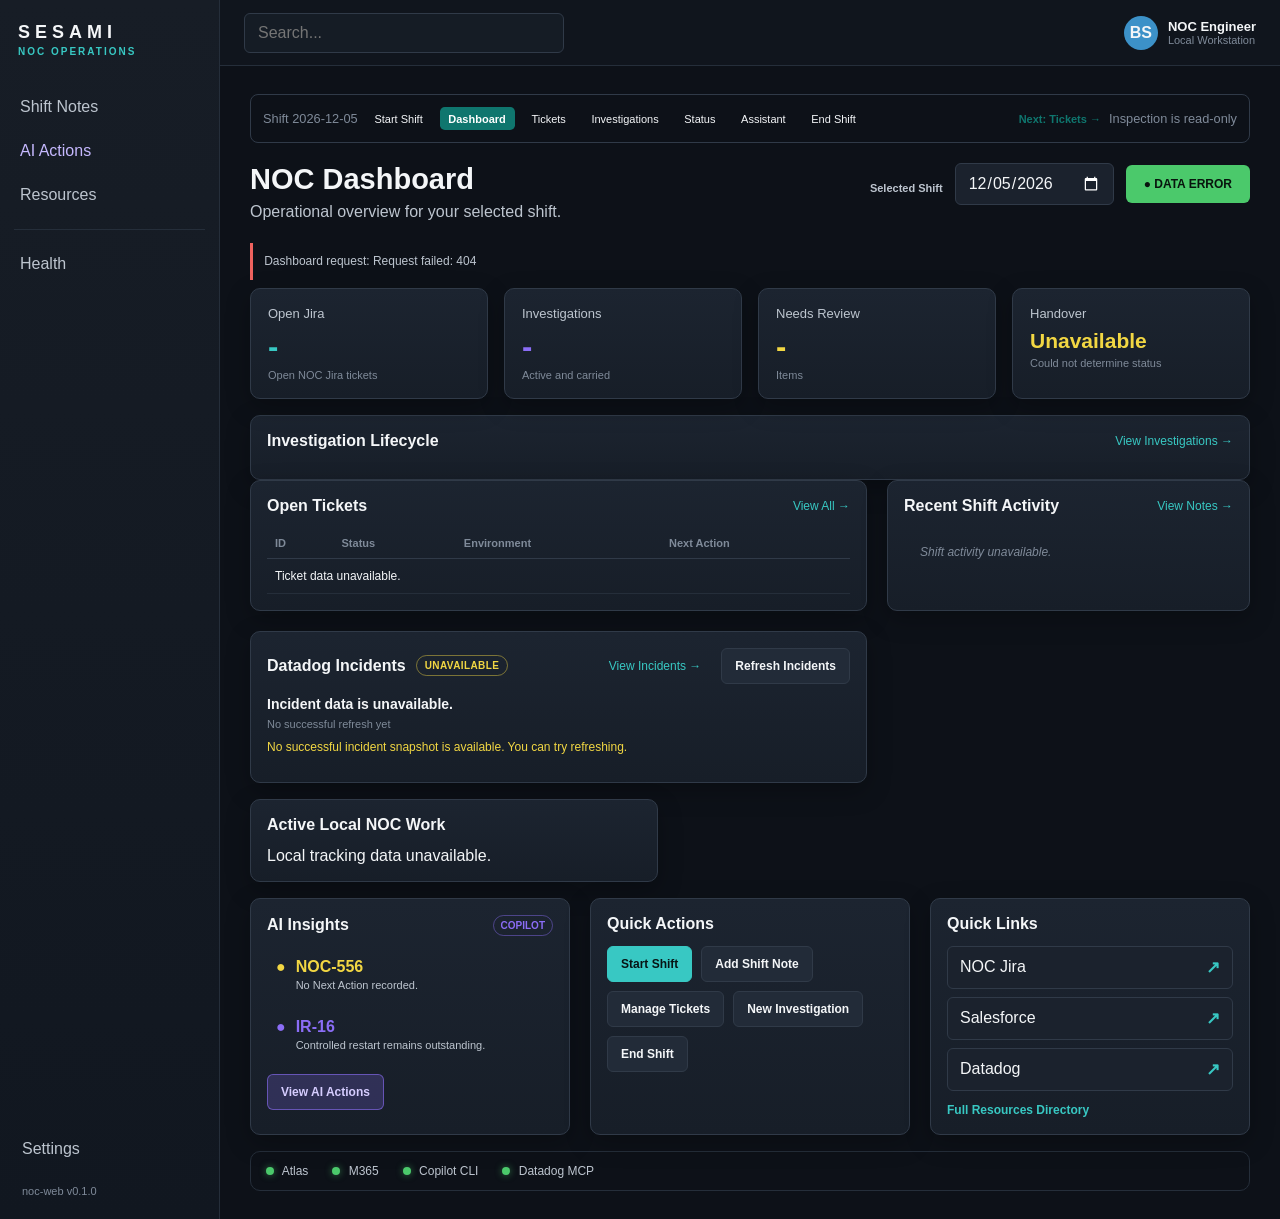
==== commit 14a4fdab: "Add operator-controlled investigation lifecycle" ====
--- a/frontend/index.html
+++ b/frontend/index.html
@@ -113,6 +113,7 @@
 
                     <div class="page-controls">
 
+                        <label class="form-label" for="dashboard-date">Selected Shift</label>
                         <input id="dashboard-date" class="date-control" type="date">
 
                         <div id="shift-status" class="ready-badge">
@@ -139,7 +140,7 @@
                         <div id="investigation-count" class="metric-value purple">
                             -
                         </div>
-                        <div class="metric-subtitle">This shift</div>
+                        <div class="metric-subtitle">Active and carried</div>
                     </article>
 
                     <article class="metric-card">
@@ -167,6 +168,13 @@
 
                 </section>
 
+                <article class="panel">
+                    <div class="panel-header">
+                        <h2>Investigation Lifecycle</h2>
+                        <a href="investigations.html">View Investigations →</a>
+                    </div>
+                    <div id="dashboard-investigation-list"></div>
+                </article>
 
                 <section class="dashboard-grid">
 
@@ -414,6 +422,9 @@
             document.querySelector(
                 "#review-count"
             );
+        const investigationLifecycleList = document.querySelector(
+            "#dashboard-investigation-list"
+        );
 
         const handoverStatus =
             document.querySelector(
@@ -464,6 +475,29 @@
             }
         }
 
+        function renderInvestigationLifecycle(items) {
+            investigationLifecycleList.replaceChildren();
+            if (!items.length) {
+                investigationLifecycleList.textContent =
+                    "No active investigations for this shift.";
+                return;
+            }
+            const visibilityLabels = {
+                created_this_shift: "Created this shift",
+                carried: "Carried from an earlier shift",
+                cured_this_shift: "Cured this shift",
+                historical: "Historical"
+            };
+            for (const item of items) {
+                const row = document.createElement("p");
+                row.textContent =
+                    `${item.title}: ${item.lifecycleLabel} · `
+                    + `${visibilityLabels[item.visibility] || "Historical"} · `
+                    + `Created ${item.creationShiftDate}`;
+                investigationLifecycleList.appendChild(row);
+            }
+        }
+
 
         function getLocalDateString() {
 
@@ -744,6 +778,10 @@
 
                 investigationCount.textContent =
                     dashboard.investigations;
+
+                renderInvestigationLifecycle(
+                    dashboard.investigationLifecycle || []
+                );
 
 
                 reviewCount.textContent =
